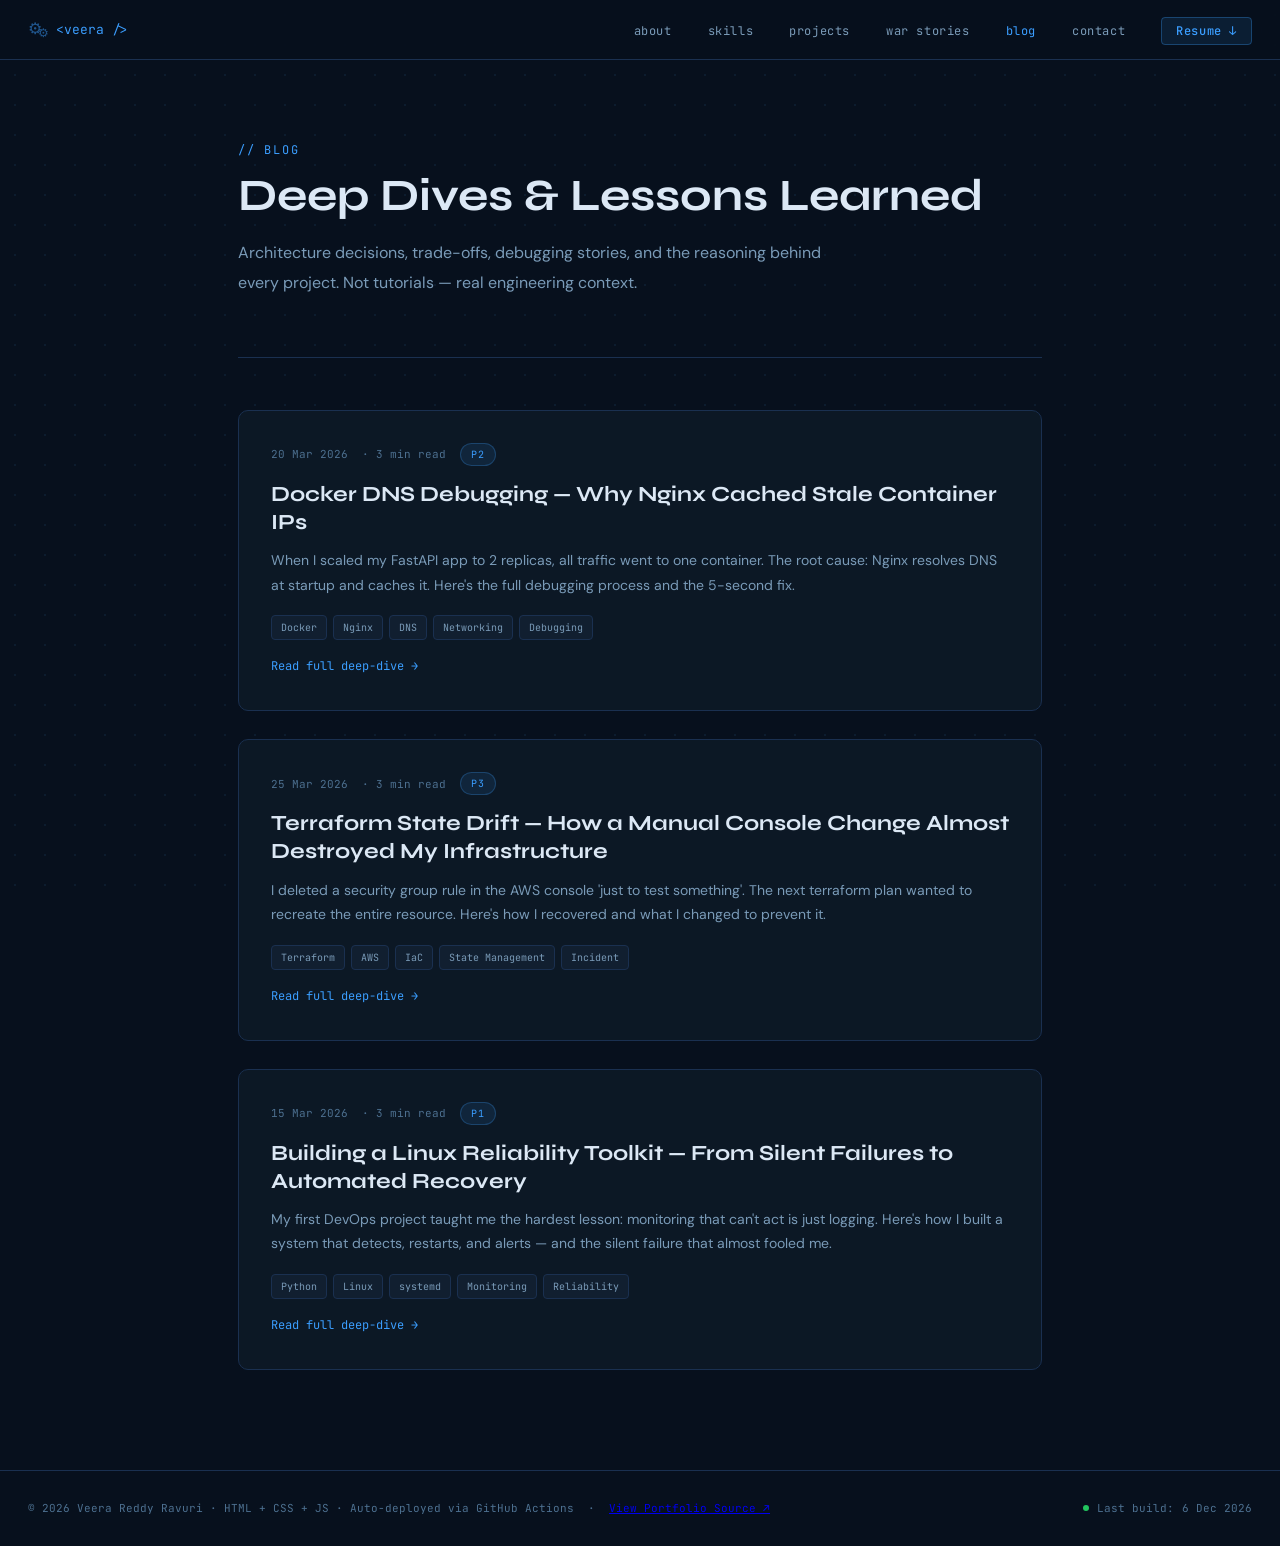
==== blog.html @ fa2fe241 "feat: resume page, fix build date injection, fix blog footer and resume link" ====
<!DOCTYPE html>
<html lang="en">

<head>
  <meta charset="UTF-8">
  <meta name="viewport" content="width=device-width, initial-scale=1.0">
  <meta name="description"
    content="Technical blog by Veera Reddy Ravuri — deep dives on DevOps architecture, trade-offs, debugging stories, and infrastructure design.">
  <meta name="keywords"
    content="DevOps Blog, Cloud Infrastructure, Docker, Terraform, AWS, Kubernetes, Technical Writing">
  <meta name="author" content="Veera Reddy Ravuri">
  <meta property="og:title" content="Blog — Veera Reddy Ravuri">
  <meta property="og:description"
    content="Technical deep dives on production infrastructure projects. Architecture decisions, trade-offs, and war stories.">
  <title>Blog — Veera Reddy Ravuri</title>

  <link rel="preconnect" href="https://fonts.googleapis.com">
  <link rel="preconnect" href="https://fonts.gstatic.com" crossorigin>
  <link
    href="https://fonts.googleapis.com/css2?family=Syne:wght@400;500;600;700;800&family=DM+Sans:opsz,wght@9..40,300;9..40,400;9..40,500&family=JetBrains+Mono:wght@400;500&display=swap"
    rel="stylesheet">

  <style>
    *,
    *::before,
    *::after {
      box-sizing: border-box;
      margin: 0;
      padding: 0;
    }

    :root {
      --bg: #07101d;
      --bg2: #0c1825;
      --bg3: #111f30;
      --bg4: #162538;
      --border: #1a3050;
      --border2: #254268;
      --text: #dce8f5;
      --muted: #4d7090;
      --muted2: #7a9bb8;
      --accent: #3b9eff;
      --green: #22c55e;
      --purple: #a78bfa;
      --orange: #f97316;
      --red: #ef4444;
      --fh: 'Syne', sans-serif;
      --fb: 'DM Sans', sans-serif;
      --fm: 'JetBrains Mono', monospace;
    }

    html {
      scroll-behavior: smooth;
    }

    body {
      background: var(--bg);
      color: var(--text);
      font-family: var(--fb);
      font-size: 16px;
      line-height: 1.7;
      overflow-x: hidden;
    }

    body::before {
      content: '';
      position: fixed;
      inset: 0;
      background-image: radial-gradient(circle, #1a3858 1px, transparent 1px);
      background-size: 30px 30px;
      opacity: 0.3;
      pointer-events: none;
      z-index: 0;
    }

    nav,
    main,
    footer {
      position: relative;
      z-index: 1;
    }

    .container {
      max-width: 860px;
      margin: 0 auto;
      padding: 0 28px;
    }

    /* ── NAV ──────────────────────────────────────────────────── */
    nav {
      position: fixed;
      top: 0;
      left: 0;
      right: 0;
      z-index: 200;
      padding: 16px 28px;
      display: flex;
      align-items: center;
      justify-content: space-between;
      background: rgba(7, 16, 29, 0.9);
      backdrop-filter: blur(14px);
      border-bottom: 1px solid var(--border);
    }

    .nav-logo {
      font-family: var(--fm);
      font-size: 13px;
      color: var(--accent);
      text-decoration: none;
      display: flex;
      align-items: center;
      gap: 6px;
    }

    .logo-gears {
      display: inline-flex;
      align-items: center;
      position: relative;
      width: 22px;
      height: 16px;
    }

    .logo-gear {
      font-size: 16px;
      line-height: 1;
      color: var(--accent);
      opacity: 0.5;
      transition: opacity 0.3s;
      position: absolute;
    }

    .logo-gear:first-child {
      left: 0;
      top: -1px;
    }

    .logo-gear.logo-gear-2 {
      font-size: 12px;
      left: 10px;
      top: 5px;
    }

    .nav-logo:hover .logo-gear {
      opacity: 1;
    }

    .nav-logo:hover .logo-gear:first-child {
      animation: gear-cw 1.2s linear infinite;
    }

    .nav-logo:hover .logo-gear-2 {
      animation: gear-ccw 0.9s linear infinite;
    }

    @keyframes gear-cw {
      to {
        transform: rotate(360deg);
      }
    }

    @keyframes gear-ccw {
      to {
        transform: rotate(-360deg);
      }
    }

    .nav-links {
      display: flex;
      gap: 36px;
      list-style: none;
    }

    .nav-links a {
      font-family: var(--fm);
      font-size: 12px;
      color: var(--muted2);
      text-decoration: none;
      letter-spacing: 0.05em;
      transition: color 0.2s;
    }

    .nav-links a:hover {
      color: var(--text);
    }

    .nav-links a.active {
      color: var(--accent);
    }

    /* Hamburger */
    .hamburger {
      display: none;
      background: none;
      border: none;
      cursor: pointer;
      padding: 4px;
    }

    .hamburger span {
      display: block;
      width: 22px;
      height: 2px;
      background: var(--muted2);
      margin: 5px 0;
      transition: all 0.3s;
      border-radius: 1px;
    }

    /* ── BLOG HEADER ─────────────────────────────────────────── */
    .blog-header {
      padding: 140px 0 60px;
      border-bottom: 1px solid var(--border);
    }

    .blog-header .section-label {
      font-family: var(--fm);
      font-size: 12px;
      color: var(--accent);
      letter-spacing: 0.15em;
      text-transform: uppercase;
      margin-bottom: 10px;
    }

    .blog-header h1 {
      font-family: var(--fh);
      font-size: clamp(2rem, 4vw, 2.8rem);
      font-weight: 700;
      line-height: 1.15;
      margin-bottom: 16px;
    }

    .blog-header p {
      color: var(--muted2);
      font-size: 16px;
      max-width: 600px;
      line-height: 1.85;
    }

    /* ── BLOG LIST ────────────────────────────────────────────── */
    .blog-list {
      padding: 52px 0 100px;
      display: flex;
      flex-direction: column;
      gap: 28px;
    }

    .blog-card {
      background: var(--bg2);
      border: 1px solid var(--border);
      border-radius: 10px;
      padding: 32px;
      transition: border-color 0.25s, transform 0.25s;
      cursor: pointer;
      text-decoration: none;
      display: block;
      color: inherit;
    }

    .blog-card:hover {
      border-color: var(--border2);
      transform: translateY(-3px);
    }

    .blog-card-meta {
      display: flex;
      align-items: center;
      gap: 14px;
      margin-bottom: 14px;
      flex-wrap: wrap;
    }

    .blog-card-date {
      font-family: var(--fm);
      font-size: 11px;
      color: var(--muted);
    }

    .blog-card-read {
      font-family: var(--fm);
      font-size: 11px;
      color: var(--muted);
    }

    .blog-card-project {
      font-family: var(--fm);
      font-size: 10px;
      padding: 2px 10px;
      border-radius: 20px;
      text-transform: uppercase;
      letter-spacing: 0.08em;
      background: rgba(59, 158, 255, 0.1);
      color: var(--accent);
      border: 1px solid rgba(59, 158, 255, 0.25);
    }

    .blog-card h2 {
      font-family: var(--fh);
      font-size: 1.35rem;
      font-weight: 700;
      line-height: 1.3;
      margin-bottom: 12px;
    }

    .blog-card p {
      color: var(--muted2);
      font-size: 14px;
      line-height: 1.75;
      margin-bottom: 18px;
    }

    .blog-card-tags {
      display: flex;
      gap: 6px;
      flex-wrap: wrap;
    }

    .blog-tag {
      font-family: var(--fm);
      font-size: 10px;
      color: var(--muted2);
      background: var(--bg3);
      border: 1px solid var(--border);
      border-radius: 4px;
      padding: 3px 9px;
    }

    .blog-card-link {
      font-family: var(--fm);
      font-size: 12px;
      color: var(--accent);
      display: inline-flex;
      align-items: center;
      gap: 6px;
      margin-top: 16px;
    }

    /* ── BLOG DETAIL ──────────────────────────────────────────── */
    .blog-detail {
      display: none;
      padding: 140px 0 100px;
    }

    .blog-detail.active {
      display: block;
    }

    .blog-back {
      font-family: var(--fm);
      font-size: 12px;
      color: var(--accent);
      text-decoration: none;
      display: inline-flex;
      align-items: center;
      gap: 6px;
      margin-bottom: 40px;
      opacity: 0.8;
      transition: opacity 0.2s;
    }

    .blog-back:hover {
      opacity: 1;
    }

    .blog-detail-header {
      margin-bottom: 40px;
      padding-bottom: 28px;
      border-bottom: 1px solid var(--border);
    }

    .blog-detail-header h1 {
      font-family: var(--fh);
      font-size: clamp(1.6rem, 3.5vw, 2.4rem);
      font-weight: 700;
      line-height: 1.2;
      margin-bottom: 16px;
    }

    .blog-detail-meta {
      display: flex;
      align-items: center;
      gap: 14px;
      flex-wrap: wrap;
    }

    .blog-content h2 {
      font-family: var(--fh);
      font-size: 1.4rem;
      font-weight: 600;
      margin-top: 42px;
      margin-bottom: 16px;
      color: var(--text);
    }

    .blog-content p {
      color: var(--muted2);
      font-size: 16px;
      line-height: 1.85;
      margin-bottom: 18px;
    }

    .blog-content strong {
      color: var(--text);
      font-weight: 500;
    }

    .blog-content code {
      font-family: var(--fm);
      font-size: 13px;
      background: var(--bg3);
      border: 1px solid var(--border);
      border-radius: 4px;
      padding: 2px 6px;
    }

    .blog-content pre {
      background: var(--bg3);
      border: 1px solid var(--border);
      border-radius: 8px;
      padding: 20px;
      overflow-x: auto;
      margin-bottom: 22px;
    }

    .blog-content pre code {
      background: none;
      border: none;
      padding: 0;
      font-size: 13px;
      color: var(--muted2);
      line-height: 1.8;
    }

    .blog-content ul,
    .blog-content ol {
      padding-left: 24px;
      margin-bottom: 18px;
    }

    .blog-content li {
      color: var(--muted2);
      font-size: 15px;
      line-height: 1.75;
      margin-bottom: 8px;
    }

    .blog-content li strong {
      color: var(--text);
    }

    .blog-content em {
      color: var(--accent);
      font-style: italic;
    }

    /* ── FOOTER ───────────────────────────────────────────────── */
    footer {
      padding: 28px;
      border-top: 1px solid var(--border);
      display: flex;
      align-items: center;
      justify-content: space-between;
      flex-wrap: wrap;
      gap: 12px;
    }

    .footer-left {
      font-family: var(--fm);
      font-size: 11px;
      color: var(--muted);
    }

    .footer-right {
      font-family: var(--fm);
      font-size: 11px;
      color: var(--muted);
      display: flex;
      align-items: center;
      gap: 8px;
    }

    .deploy-dot {
      width: 6px;
      height: 6px;
      border-radius: 50%;
      background: var(--green);
      animation: blink 2.5s ease-in-out infinite;
    }

    @keyframes blink {

      0%,
      100% {
        opacity: 1
      }

      50% {
        opacity: 0.25
      }
    }

    @media (max-width: 820px) {
      .nav-links {
        display: none;
      }

      .hamburger {
        display: block;
      }

      .nav-links.open {
        display: flex;
        flex-direction: column;
        position: absolute;
        top: 100%;
        left: 0;
        right: 0;
        background: rgba(7, 16, 29, 0.97);
        backdrop-filter: blur(14px);
        padding: 20px 28px;
        gap: 18px;
        border-bottom: 1px solid var(--border);
      }
    }

    .nav-resume-btn {
      background: rgba(59, 158, 255, 0.1) !important;
      color: var(--accent) !important;
      border: 1px solid rgba(59, 158, 255, 0.3);
      border-radius: 4px;
      padding: 5px 14px !important;
      font-weight: 500 !important;
      transition: all 0.2s !important;
    }

    .nav-resume-btn:hover {
      background: rgba(59, 158, 255, 0.18) !important;
    }
  </style>
</head>

<body>

  <!-- ── NAV ───────────────────────────────────────────────────── -->
  <nav>
    <a href="index.html" class="nav-logo"><span class="logo-gears"><span class="logo-gear">⚙</span><span
          class="logo-gear logo-gear-2">⚙</span></span>&lt;veera /&gt;</a>
    <button class="hamburger" id="hamburger" aria-label="Menu">
      <span></span><span></span><span></span>
    </button>
    <ul class="nav-links" id="nav-links">
      <li><a href="index.html#about">about</a></li>
      <li><a href="index.html#skills">skills</a></li>
      <li><a href="index.html#projects">projects</a></li>
      <li><a href="index.html#incidents">war stories</a></li>
      <li><a href="blog.html" class="active">blog</a></li>
      <li><a href="index.html#contact">contact</a></li>
      <li><a href="resume.html" class="nav-resume-btn">Resume ↓</a></li>
    </ul>
  </nav>

  <main class="container">

    <!-- ── BLOG LIST VIEW ──────────────────────────────────────── -->
    <div id="blog-list-view">
      <div class="blog-header">
        <div class="section-label">// blog</div>
        <h1>Deep Dives & Lessons Learned</h1>
        <p>
          Architecture decisions, trade-offs, debugging stories, and the reasoning
          behind every project. Not tutorials — real engineering context.
        </p>
      </div>
      <div class="blog-list" id="blog-list"></div>
    </div>

    <!-- ── BLOG DETAIL VIEW ────────────────────────────────────── -->
    <div class="blog-detail" id="blog-detail-view">
      <a href="#" class="blog-back" id="blog-back">← Back to all posts</a>
      <div class="blog-detail-header">
        <h1 id="blog-detail-title"></h1>
        <div class="blog-detail-meta">
          <span class="blog-card-date" id="blog-detail-date"></span>
          <span class="blog-card-read" id="blog-detail-read"></span>
          <span class="blog-card-project" id="blog-detail-project"></span>
        </div>
      </div>
      <div class="blog-content" id="blog-detail-content"></div>
      <div class="blog-card-tags" id="blog-detail-tags"
        style="margin-top: 40px; padding-top: 28px; border-top: 1px solid var(--border);"></div>
    </div>

  </main>

  <!-- ── FOOTER ────────────────────────────────────────────────── -->
  <footer>
    <div class="footer-left">
      © 2026 Veera Reddy Ravuri · HTML + CSS + JS · Auto-deployed via GitHub Actions
      &nbsp;·&nbsp; <a href="https://github.com/VeeraReddyRavuri/VeeraReddyRavuri.github.io" class="footer-arch-link"
        target="_blank" rel="noopener">View Portfolio Source ↗</a>
    </div>
    <div class="footer-right">
      <div class="deploy-dot"></div>
      Last build: <span id="build-date"></span>
    </div>
  </footer>

  <script>
    /* ── Hamburger ───────────────────────────────────────────────── */
    document.getElementById('hamburger').addEventListener('click', () => {
      document.getElementById('nav-links').classList.toggle('open');
    });
    // Close mobile menu on link click
    document.querySelectorAll('.nav-links a').forEach(link => {
      link.addEventListener('click', () => {
        document.getElementById('nav-links').classList.remove('open');
      });
    });
    // Close on Escape
    document.addEventListener('keydown', e => {
      if (e.key === 'Escape') document.getElementById('nav-links').classList.remove('open');
    });

    /* ── Build date ──────────────────────────────────────────────── */
    const blogBuildDate = '{{BUILD_DATE}}';
    document.getElementById('build-date').textContent = blogBuildDate.startsWith('{{')
      ? new Date().toLocaleDateString('en-IN', { day: 'numeric', month: 'short', year: 'numeric' })
      : blogBuildDate;

    /* ── Blog rendering ──────────────────────────────────────────── */
    let blogPosts = [];

    async function initBlog() {
      try {
        const res = await fetch('data/blog.json');
        if (!res.ok) throw new Error();
        blogPosts = await res.json();
      } catch {
        document.getElementById('blog-list').innerHTML =
          `<p style="font-family:var(--fm);font-size:13px;color:var(--muted2);">
         Could not load blog posts. Run a local server:<br>
         <strong style="color:var(--accent)">python3 -m http.server</strong>
       </p>`;
        return;
      }

      renderBlogList();

      // Check hash for direct post link
      const hash = window.location.hash.replace('#', '');
      if (hash) {
        const post = blogPosts.find(p => p.slug === hash);
        if (post) showPost(post);
      }
    }

    function renderBlogList() {
      const list = document.getElementById('blog-list');
      list.innerHTML = '';

      blogPosts.forEach(post => {
        const card = document.createElement('a');
        card.className = 'blog-card';
        card.href = `#${post.slug}`;
        card.onclick = (e) => { e.preventDefault(); showPost(post); };

        const dateStr = new Date(post.date).toLocaleDateString('en-IN', { day: 'numeric', month: 'short', year: 'numeric' });
        const tags = post.tags.map(t => `<span class="blog-tag">${t}</span>`).join('');
        const readTime = post.readTime || Math.max(3, Math.ceil((post.content || '').split(/\s+/).length / 200)) + ' min';
        const project = post.relatedProject || (post.slug.includes('docker') ? 'P2' : post.slug.includes('terraform') ? 'P3' : post.slug.includes('linux') ? 'P1' : '');

        card.innerHTML = `
      <div class="blog-card-meta">
        <span class="blog-card-date">${dateStr}</span>
        <span class="blog-card-read">· ${readTime} read</span>
        ${project ? `<span class="blog-card-project">${project.toUpperCase()}</span>` : ''}
      </div>
      <h2>${post.title}</h2>
      <p>${post.excerpt}</p>
      <div class="blog-card-tags">${tags}</div>
      <span class="blog-card-link">Read full deep-dive →</span>`;

        list.appendChild(card);
      });
    }

    function showPost(post) {
      document.getElementById('blog-list-view').style.display = 'none';
      const detail = document.getElementById('blog-detail-view');
      detail.classList.add('active');

      const dateStr = new Date(post.date).toLocaleDateString('en-IN', { day: 'numeric', month: 'short', year: 'numeric' });
      const readTime = post.readTime || Math.max(3, Math.ceil((post.content || '').split(/\s+/).length / 200)) + ' min';
      const project = post.relatedProject || (post.slug.includes('docker') ? 'P2' : post.slug.includes('terraform') ? 'P3' : post.slug.includes('linux') ? 'P1' : '');
      document.getElementById('blog-detail-title').textContent = post.title;
      document.getElementById('blog-detail-date').textContent = dateStr;
      document.getElementById('blog-detail-read').textContent = `· ${readTime} read`;
      document.getElementById('blog-detail-project').textContent = project ? project.toUpperCase() : '';

      // Simple markdown-to-HTML conversion
      let html = post.content || '';
      // Headers
      html = html.replace(/^### (.+)$/gm, '<h3>$1</h3>');
      html = html.replace(/^## (.+)$/gm, '<h2>$1</h2>');
      html = html.replace(/^# (.+)$/gm, '<h1>$1</h1>');
      // Code blocks
      html = html.replace(/```(\w*)\n([\s\S]*?)```/g, (_, lang, code) => {
        return `<pre><code class="lang-${lang}">${code.replace(/</g, '&lt;').replace(/>/g, '&gt;')}</code></pre>`;
      });
      // Bold & italic
      html = html.replace(/\*\*(.+?)\*\*/g, '<strong>$1</strong>');
      html = html.replace(/\*(.+?)\*/g, '<em>$1</em>');
      // Inline code
      html = html.replace(/`([^`]+)`/g, '<code>$1</code>');
      // Tables
      html = html.replace(/^\|(.+)\|$/gm, (match) => {
        const cells = match.split('|').filter(c => c.trim());
        if (cells.every(c => /^[\s-:]+$/.test(c))) return ''; // separator row
        const tag = match.includes('---') ? 'th' : 'td';
        return '<tr>' + cells.map(c => `<${tag}>${c.trim()}</${tag}>`).join('') + '</tr>';
      });
      // Horizontal rules
      html = html.replace(/^---$/gm, '<hr>');
      // Line breaks → paragraphs
      html = html.replace(/\n\n/g, '</p><p>');
      html = '<p>' + html + '</p>';
      html = html.replace(/<p><(h[1-3]|pre|hr|tr|table)/g, '<$1');
      html = html.replace(/<\/(h[1-3]|pre|hr|tr|table)><\/p>/g, '</$1>');

      document.getElementById('blog-detail-content').innerHTML = html;
      document.getElementById('blog-detail-tags').innerHTML = post.tags.map(t => `<span class="blog-tag">${t}</span>`).join('');

      // LinkedIn cross-post button
      if (post.linkedInPost) {
        document.getElementById('blog-detail-tags').innerHTML += `<a href="${post.linkedInPost}" target="_blank" rel="noopener" style="font-family:var(--fm);font-size:11px;color:var(--accent);text-decoration:none;margin-left:12px;">Also on LinkedIn →</a>`;
      }

      window.location.hash = post.slug;
      window.scrollTo(0, 0);
    }

    document.getElementById('blog-back').addEventListener('click', (e) => {
      e.preventDefault();
      document.getElementById('blog-detail-view').classList.remove('active');
      document.getElementById('blog-list-view').style.display = 'block';
      history.replaceState(null, '', 'blog.html');
      window.scrollTo(0, 0);
    });

    // Handle browser back
    window.addEventListener('hashchange', () => {
      const hash = window.location.hash.replace('#', '');
      if (!hash) {
        document.getElementById('blog-detail-view').classList.remove('active');
        document.getElementById('blog-list-view').style.display = 'block';
      } else {
        const post = blogPosts.find(p => p.slug === hash);
        if (post) showPost(post);
      }
    });

    initBlog();
  </script>
</body>

</html>
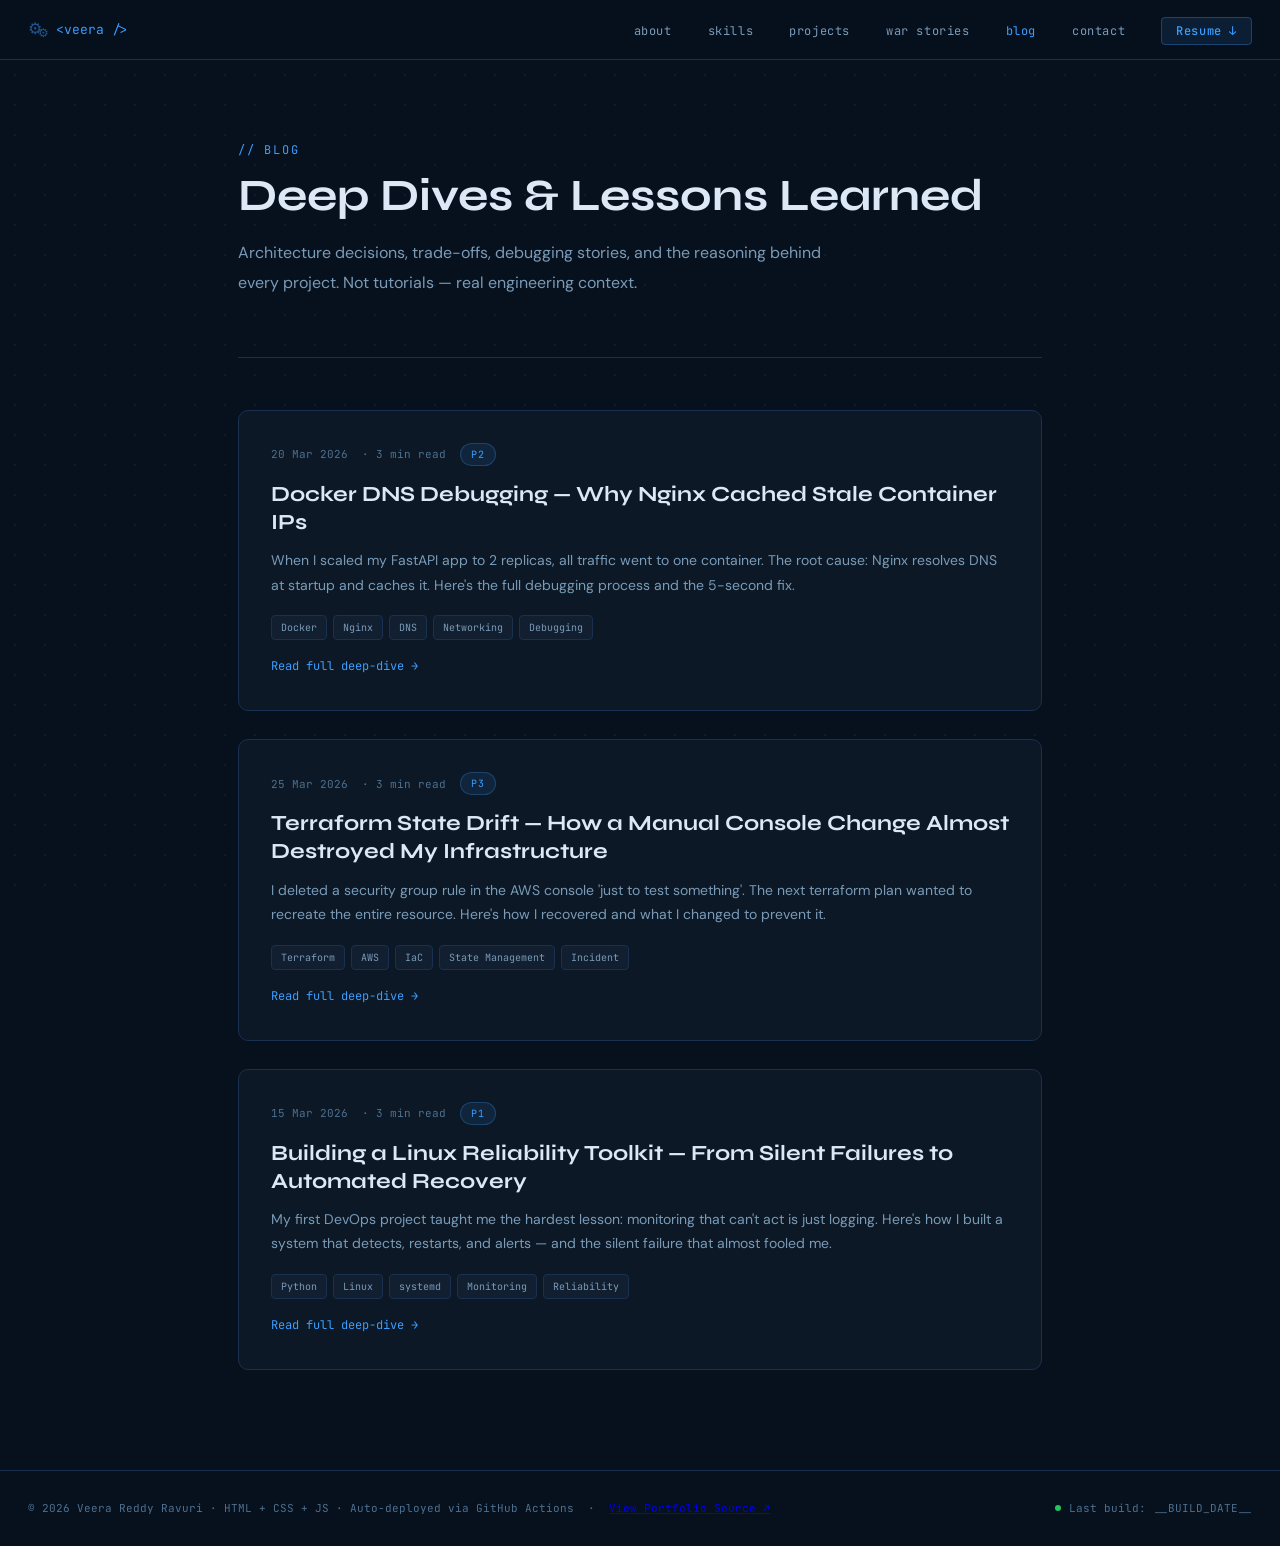
==== commit d94b354e: "fix: build date issue" ====
--- a/blog.html
+++ b/blog.html
@@ -600,7 +600,7 @@
     </div>
     <div class="footer-right">
       <div class="deploy-dot"></div>
-      Last build: <span id="build-date"></span>
+      Last build: <span id="build-date">__BUILD_DATE__</span>
     </div>
   </footer>
 
@@ -621,7 +621,7 @@
     });
 
     /* ── Build date ──────────────────────────────────────────────── */
-    const blogBuildDate = '{{BUILD_DATE}}';
+    const blogBuildDate = '__BUILD_DATE__';
     document.getElementById('build-date').textContent = blogBuildDate.startsWith('{{')
       ? new Date().toLocaleDateString('en-IN', { day: 'numeric', month: 'short', year: 'numeric' })
       : blogBuildDate;
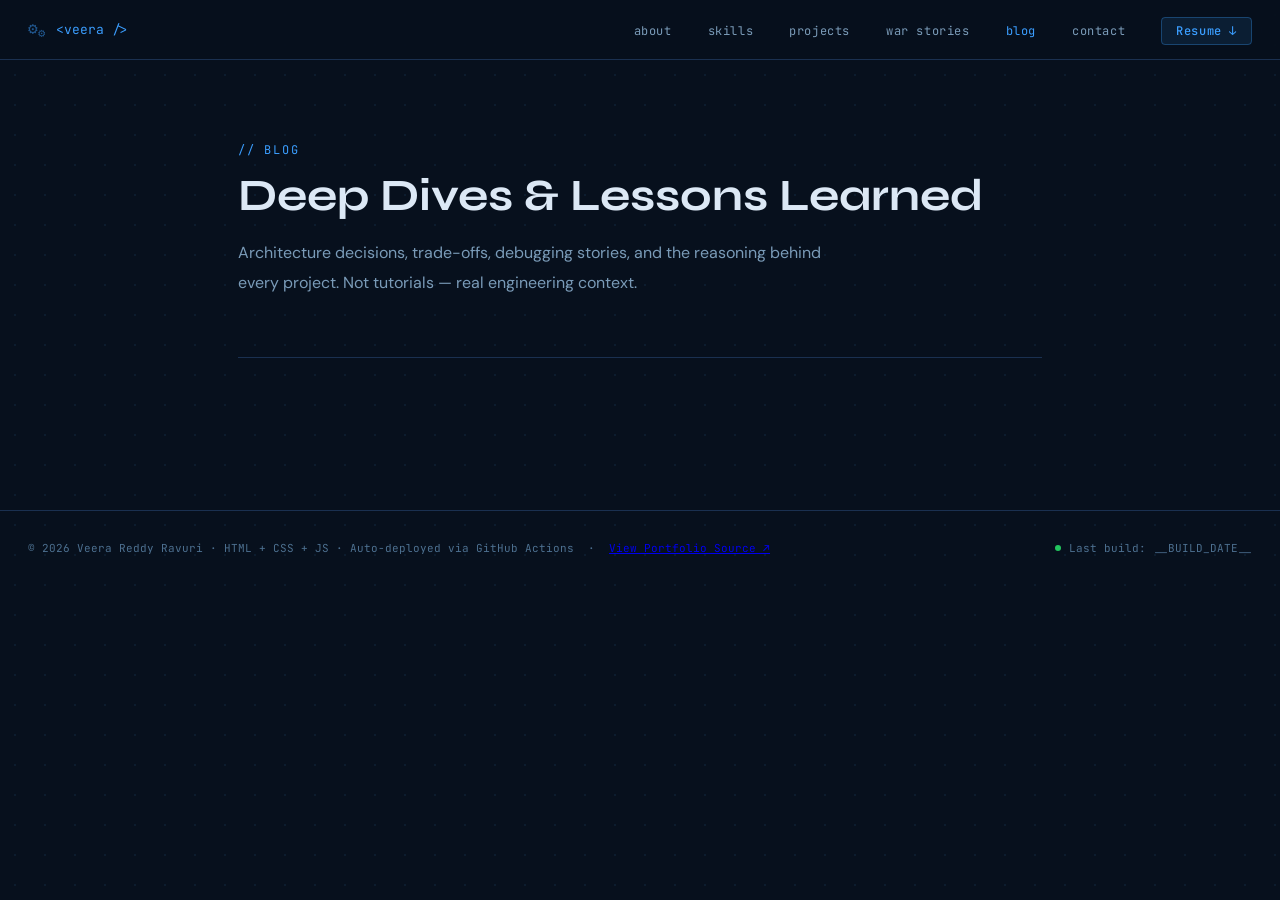
==== commit 4fd2192b: "fix: build date" ====
--- a/blog.html
+++ b/blog.html
@@ -622,9 +622,9 @@
 
     /* ── Build date ──────────────────────────────────────────────── */
     const blogBuildDate = '__BUILD_DATE__';
-    document.getElementById('build-date').textContent = blogBuildDate.startsWith('{{')
+    document.getElementById('build-date').textContent = buildDate.startsWith('__')
       ? new Date().toLocaleDateString('en-IN', { day: 'numeric', month: 'short', year: 'numeric' })
-      : blogBuildDate;
+      : buildDate;
 
     /* ── Blog rendering ──────────────────────────────────────────── */
     let blogPosts = [];
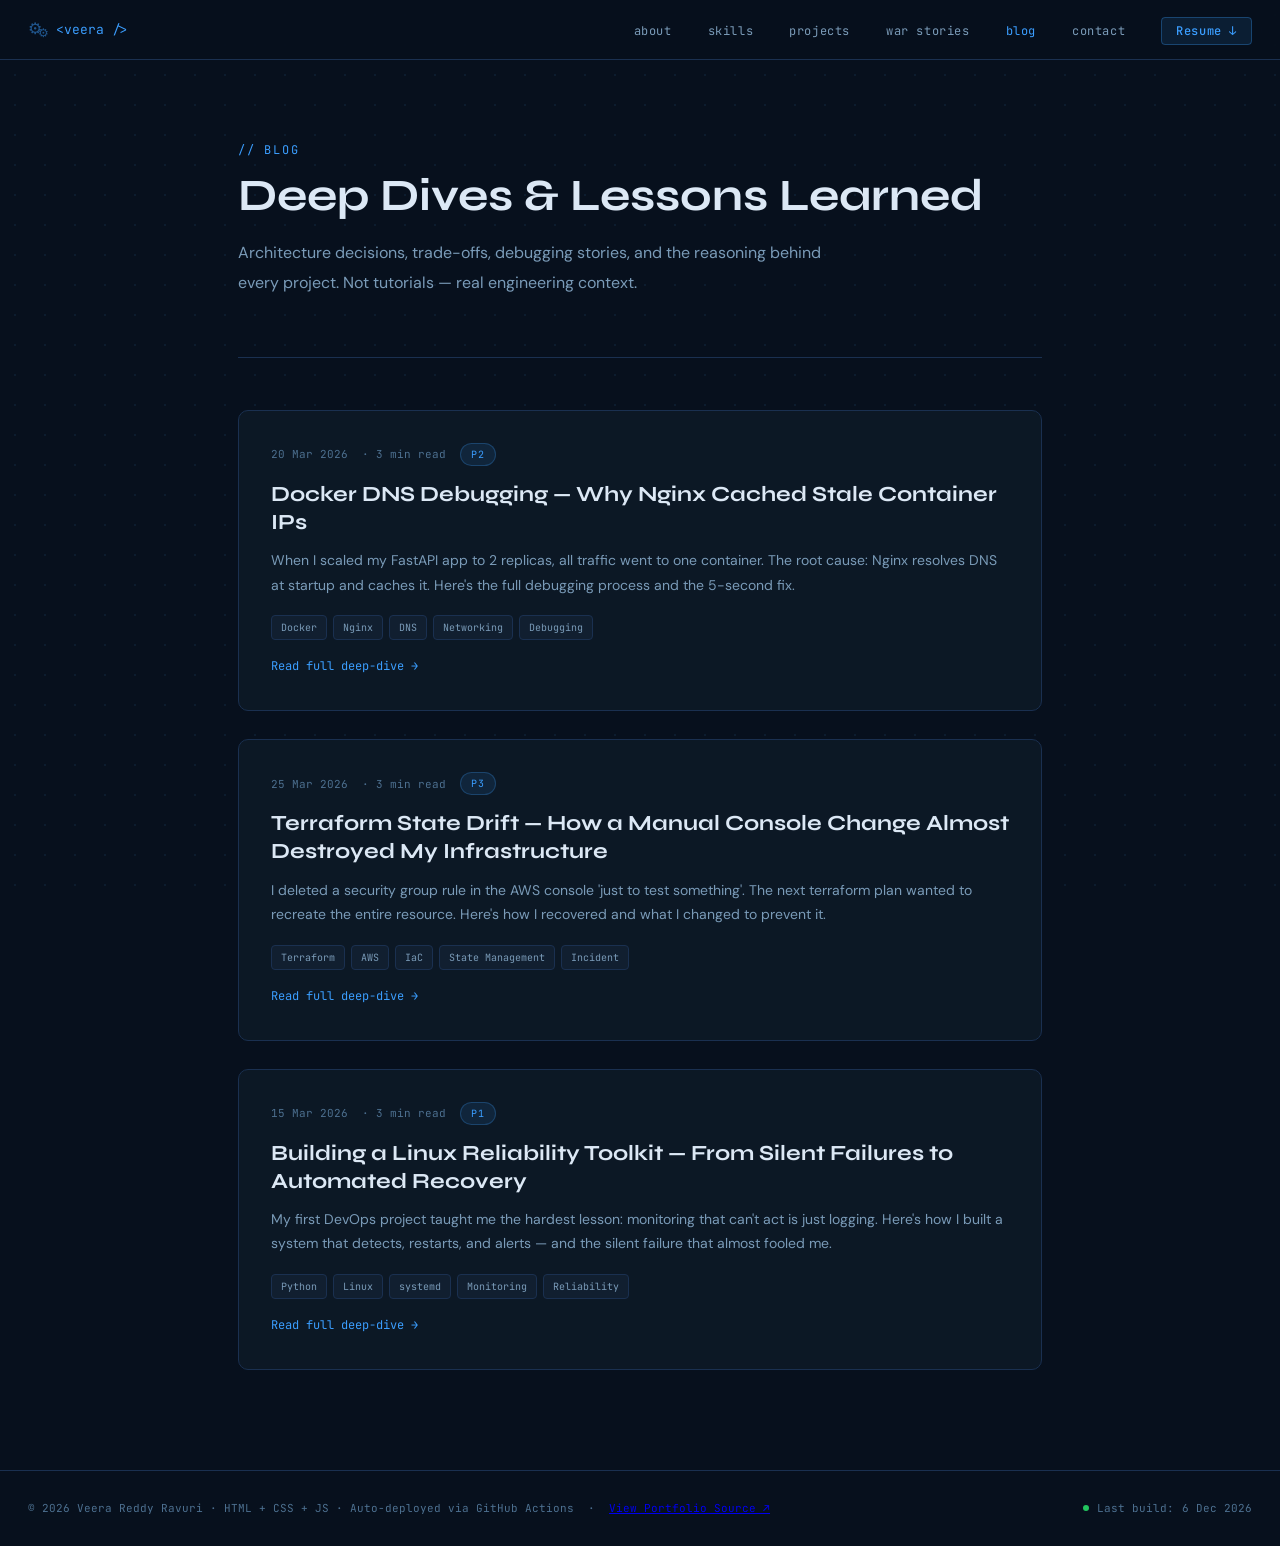
==== commit e9d797ba: "fix: typo in blog.html" ====
--- a/blog.html
+++ b/blog.html
@@ -622,7 +622,7 @@
 
     /* ── Build date ──────────────────────────────────────────────── */
     const blogBuildDate = '__BUILD_DATE__';
-    document.getElementById('build-date').textContent = buildDate.startsWith('__')
+    document.getElementById('build-date').textContent = blogBuildDate.startsWith('__')
       ? new Date().toLocaleDateString('en-IN', { day: 'numeric', month: 'short', year: 'numeric' })
       : buildDate;
 
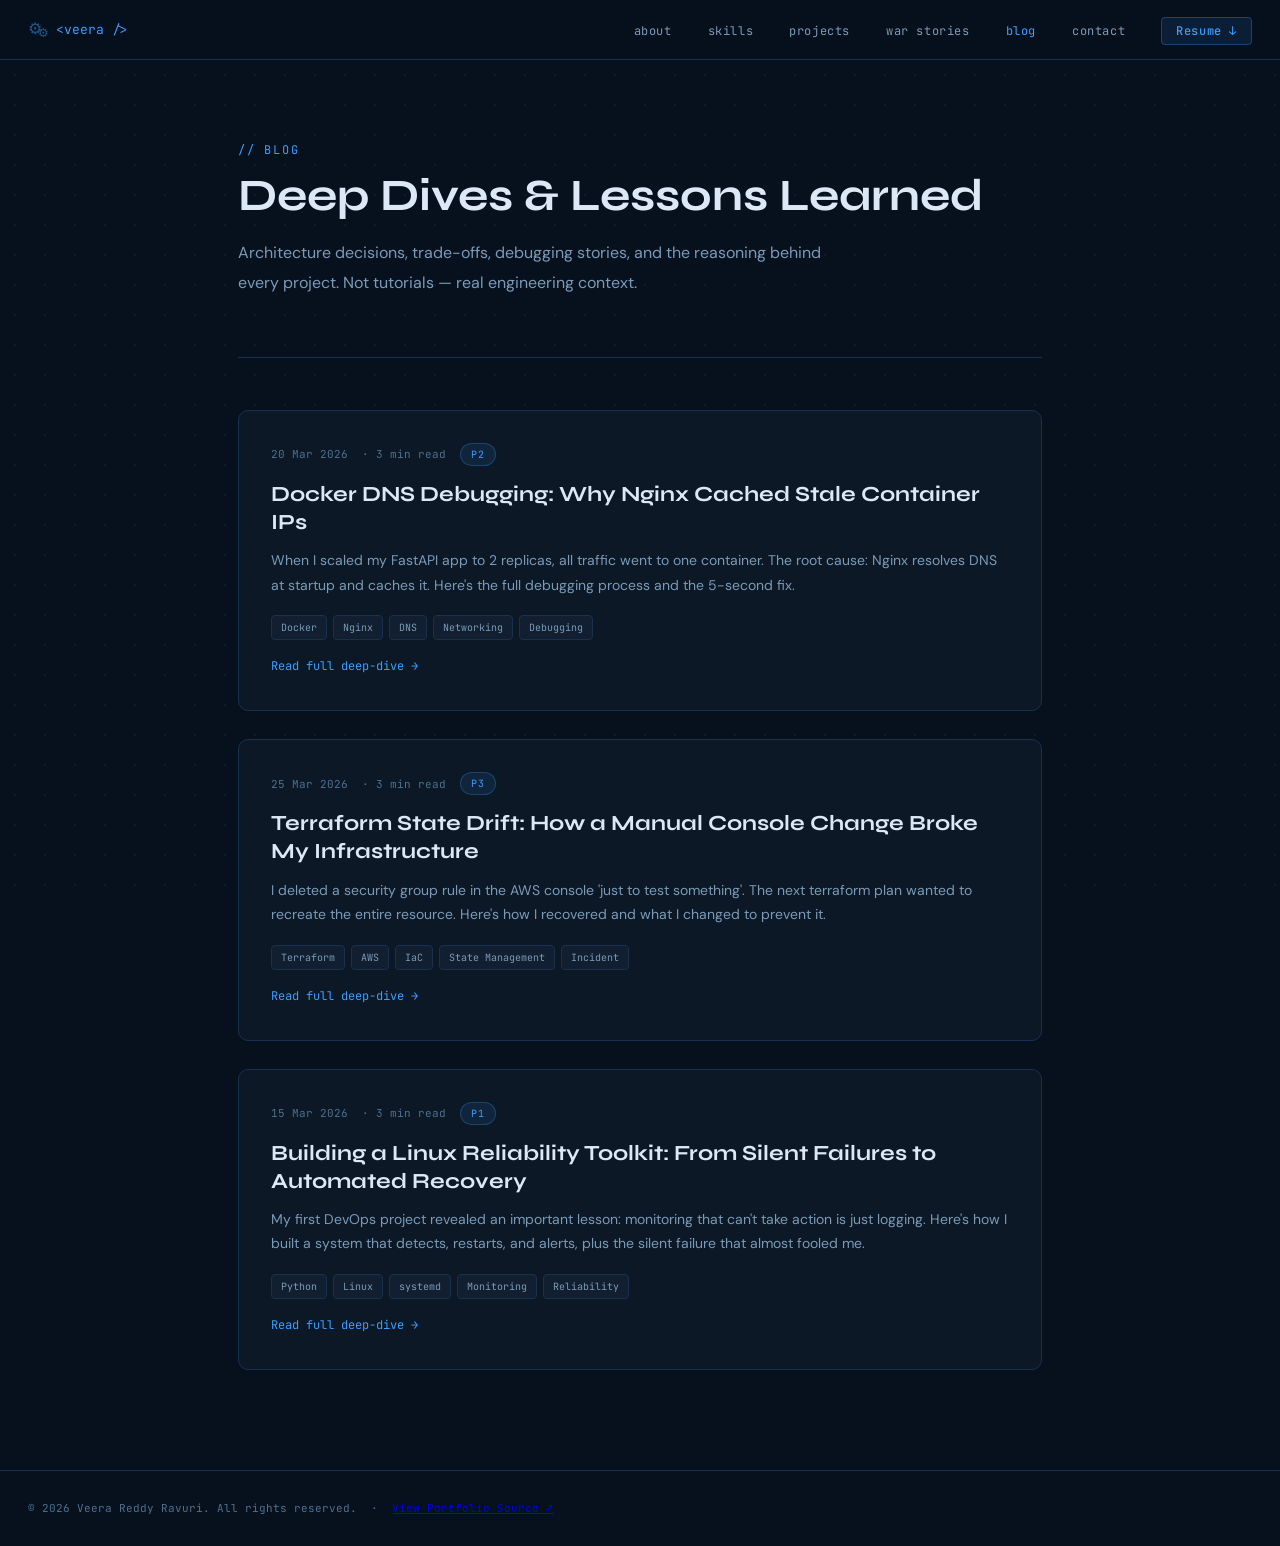
==== commit 5947f90d: "fix: typos" ====
--- a/blog.html
+++ b/blog.html
@@ -469,34 +469,7 @@
       color: var(--muted);
     }
 
-    .footer-right {
-      font-family: var(--fm);
-      font-size: 11px;
-      color: var(--muted);
-      display: flex;
-      align-items: center;
-      gap: 8px;
-    }
-
-    .deploy-dot {
-      width: 6px;
-      height: 6px;
-      border-radius: 50%;
-      background: var(--green);
-      animation: blink 2.5s ease-in-out infinite;
-    }
-
-    @keyframes blink {
-
-      0%,
-      100% {
-        opacity: 1
-      }
-
-      50% {
-        opacity: 0.25
-      }
-    }
+
 
     @media (max-width: 820px) {
       .nav-links {
@@ -594,13 +567,9 @@
   <!-- ── FOOTER ────────────────────────────────────────────────── -->
   <footer>
     <div class="footer-left">
-      © 2026 Veera Reddy Ravuri · HTML + CSS + JS · Auto-deployed via GitHub Actions
+      © 2026 Veera Reddy Ravuri. All rights reserved.
       &nbsp;·&nbsp; <a href="https://github.com/VeeraReddyRavuri/VeeraReddyRavuri.github.io" class="footer-arch-link"
         target="_blank" rel="noopener">View Portfolio Source ↗</a>
-    </div>
-    <div class="footer-right">
-      <div class="deploy-dot"></div>
-      Last build: <span id="build-date">__BUILD_DATE__</span>
     </div>
   </footer>
 
@@ -620,11 +589,7 @@
       if (e.key === 'Escape') document.getElementById('nav-links').classList.remove('open');
     });
 
-    /* ── Build date ──────────────────────────────────────────────── */
-    const blogBuildDate = '__BUILD_DATE__';
-    document.getElementById('build-date').textContent = blogBuildDate.startsWith('__')
-      ? new Date().toLocaleDateString('en-IN', { day: 'numeric', month: 'short', year: 'numeric' })
-      : buildDate;
+
 
     /* ── Blog rendering ──────────────────────────────────────────── */
     let blogPosts = [];
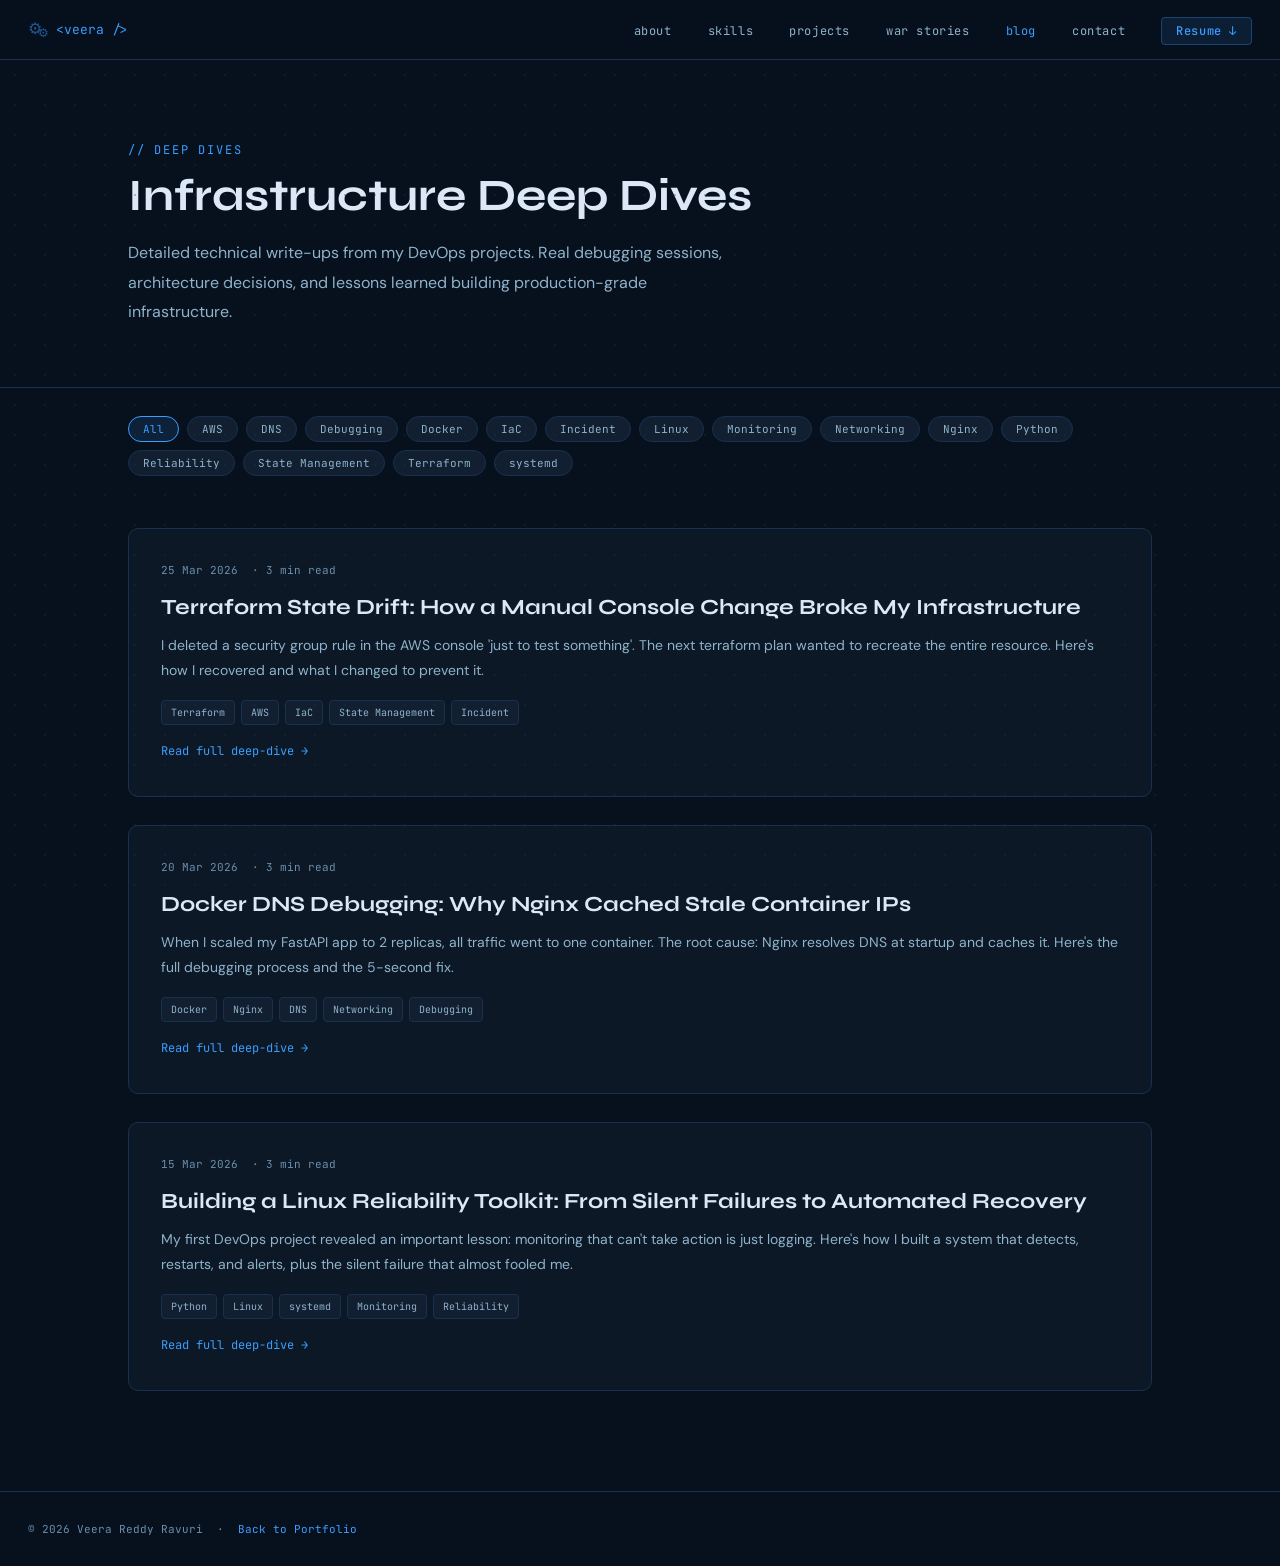
==== commit 905781b9: "feat: add animations" ====
--- a/blog.html
+++ b/blog.html
@@ -5,510 +5,27 @@
   <meta charset="UTF-8">
   <meta name="viewport" content="width=device-width, initial-scale=1.0">
   <meta name="description"
-    content="Technical blog by Veera Reddy Ravuri — deep dives on DevOps architecture, trade-offs, debugging stories, and infrastructure design.">
-  <meta name="keywords"
-    content="DevOps Blog, Cloud Infrastructure, Docker, Terraform, AWS, Kubernetes, Technical Writing">
+    content="DevOps deep-dive articles by Veera Reddy Ravuri — Docker debugging, Terraform state management, Linux reliability, and infrastructure war stories.">
   <meta name="author" content="Veera Reddy Ravuri">
   <meta property="og:title" content="Blog — Veera Reddy Ravuri">
-  <meta property="og:description"
-    content="Technical deep dives on production infrastructure projects. Architecture decisions, trade-offs, and war stories.">
-  <title>Blog — Veera Reddy Ravuri</title>
+  <meta property="og:description" content="Deep-dive articles on Docker, Terraform, AWS, and infrastructure reliability.">
+  <meta property="og:url" content="https://veerareddyravuri.github.io/blog.html">
+  <title>Blog — Veera Reddy Ravuri | DevOps Deep Dives</title>
 
   <link rel="preconnect" href="https://fonts.googleapis.com">
   <link rel="preconnect" href="https://fonts.gstatic.com" crossorigin>
-  <link
-    href="https://fonts.googleapis.com/css2?family=Syne:wght@400;500;600;700;800&family=DM+Sans:opsz,wght@9..40,300;9..40,400;9..40,500&family=JetBrains+Mono:wght@400;500&display=swap"
-    rel="stylesheet">
+  <link rel="preload" as="style" href="https://fonts.googleapis.com/css2?family=Syne:wght@600;700;800&family=DM+Sans:opsz,wght@9..40,400;9..40,500&family=JetBrains+Mono:wght@400;500&display=swap&subset=latin">
+  <link rel="stylesheet" href="https://fonts.googleapis.com/css2?family=Syne:wght@600;700;800&family=DM+Sans:opsz,wght@9..40,400;9..40,500&family=JetBrains+Mono:wght@400;500&display=swap&subset=latin">
 
-  <style>
-    *,
-    *::before,
-    *::after {
-      box-sizing: border-box;
-      margin: 0;
-      padding: 0;
-    }
+  <link rel="stylesheet" href="css/tokens.css">
+  <link rel="stylesheet" href="css/layout.css">
+  <link rel="stylesheet" href="css/components.css">
+  <link rel="stylesheet" href="css/blog.css">
+  <link rel="stylesheet" href="css/animations.css">
 
-    :root {
-      --bg: #07101d;
-      --bg2: #0c1825;
-      --bg3: #111f30;
-      --bg4: #162538;
-      --border: #1a3050;
-      --border2: #254268;
-      --text: #dce8f5;
-      --muted: #4d7090;
-      --muted2: #7a9bb8;
-      --accent: #3b9eff;
-      --green: #22c55e;
-      --purple: #a78bfa;
-      --orange: #f97316;
-      --red: #ef4444;
-      --fh: 'Syne', sans-serif;
-      --fb: 'DM Sans', sans-serif;
-      --fm: 'JetBrains Mono', monospace;
-    }
-
-    html {
-      scroll-behavior: smooth;
-    }
-
-    body {
-      background: var(--bg);
-      color: var(--text);
-      font-family: var(--fb);
-      font-size: 16px;
-      line-height: 1.7;
-      overflow-x: hidden;
-    }
-
-    body::before {
-      content: '';
-      position: fixed;
-      inset: 0;
-      background-image: radial-gradient(circle, #1a3858 1px, transparent 1px);
-      background-size: 30px 30px;
-      opacity: 0.3;
-      pointer-events: none;
-      z-index: 0;
-    }
-
-    nav,
-    main,
-    footer {
-      position: relative;
-      z-index: 1;
-    }
-
-    .container {
-      max-width: 860px;
-      margin: 0 auto;
-      padding: 0 28px;
-    }
-
-    /* ── NAV ──────────────────────────────────────────────────── */
-    nav {
-      position: fixed;
-      top: 0;
-      left: 0;
-      right: 0;
-      z-index: 200;
-      padding: 16px 28px;
-      display: flex;
-      align-items: center;
-      justify-content: space-between;
-      background: rgba(7, 16, 29, 0.9);
-      backdrop-filter: blur(14px);
-      border-bottom: 1px solid var(--border);
-    }
-
-    .nav-logo {
-      font-family: var(--fm);
-      font-size: 13px;
-      color: var(--accent);
-      text-decoration: none;
-      display: flex;
-      align-items: center;
-      gap: 6px;
-    }
-
-    .logo-gears {
-      display: inline-flex;
-      align-items: center;
-      position: relative;
-      width: 22px;
-      height: 16px;
-    }
-
-    .logo-gear {
-      font-size: 16px;
-      line-height: 1;
-      color: var(--accent);
-      opacity: 0.5;
-      transition: opacity 0.3s;
-      position: absolute;
-    }
-
-    .logo-gear:first-child {
-      left: 0;
-      top: -1px;
-    }
-
-    .logo-gear.logo-gear-2 {
-      font-size: 12px;
-      left: 10px;
-      top: 5px;
-    }
-
-    .nav-logo:hover .logo-gear {
-      opacity: 1;
-    }
-
-    .nav-logo:hover .logo-gear:first-child {
-      animation: gear-cw 1.2s linear infinite;
-    }
-
-    .nav-logo:hover .logo-gear-2 {
-      animation: gear-ccw 0.9s linear infinite;
-    }
-
-    @keyframes gear-cw {
-      to {
-        transform: rotate(360deg);
-      }
-    }
-
-    @keyframes gear-ccw {
-      to {
-        transform: rotate(-360deg);
-      }
-    }
-
-    .nav-links {
-      display: flex;
-      gap: 36px;
-      list-style: none;
-    }
-
-    .nav-links a {
-      font-family: var(--fm);
-      font-size: 12px;
-      color: var(--muted2);
-      text-decoration: none;
-      letter-spacing: 0.05em;
-      transition: color 0.2s;
-    }
-
-    .nav-links a:hover {
-      color: var(--text);
-    }
-
-    .nav-links a.active {
-      color: var(--accent);
-    }
-
-    /* Hamburger */
-    .hamburger {
-      display: none;
-      background: none;
-      border: none;
-      cursor: pointer;
-      padding: 4px;
-    }
-
-    .hamburger span {
-      display: block;
-      width: 22px;
-      height: 2px;
-      background: var(--muted2);
-      margin: 5px 0;
-      transition: all 0.3s;
-      border-radius: 1px;
-    }
-
-    /* ── BLOG HEADER ─────────────────────────────────────────── */
-    .blog-header {
-      padding: 140px 0 60px;
-      border-bottom: 1px solid var(--border);
-    }
-
-    .blog-header .section-label {
-      font-family: var(--fm);
-      font-size: 12px;
-      color: var(--accent);
-      letter-spacing: 0.15em;
-      text-transform: uppercase;
-      margin-bottom: 10px;
-    }
-
-    .blog-header h1 {
-      font-family: var(--fh);
-      font-size: clamp(2rem, 4vw, 2.8rem);
-      font-weight: 700;
-      line-height: 1.15;
-      margin-bottom: 16px;
-    }
-
-    .blog-header p {
-      color: var(--muted2);
-      font-size: 16px;
-      max-width: 600px;
-      line-height: 1.85;
-    }
-
-    /* ── BLOG LIST ────────────────────────────────────────────── */
-    .blog-list {
-      padding: 52px 0 100px;
-      display: flex;
-      flex-direction: column;
-      gap: 28px;
-    }
-
-    .blog-card {
-      background: var(--bg2);
-      border: 1px solid var(--border);
-      border-radius: 10px;
-      padding: 32px;
-      transition: border-color 0.25s, transform 0.25s;
-      cursor: pointer;
-      text-decoration: none;
-      display: block;
-      color: inherit;
-    }
-
-    .blog-card:hover {
-      border-color: var(--border2);
-      transform: translateY(-3px);
-    }
-
-    .blog-card-meta {
-      display: flex;
-      align-items: center;
-      gap: 14px;
-      margin-bottom: 14px;
-      flex-wrap: wrap;
-    }
-
-    .blog-card-date {
-      font-family: var(--fm);
-      font-size: 11px;
-      color: var(--muted);
-    }
-
-    .blog-card-read {
-      font-family: var(--fm);
-      font-size: 11px;
-      color: var(--muted);
-    }
-
-    .blog-card-project {
-      font-family: var(--fm);
-      font-size: 10px;
-      padding: 2px 10px;
-      border-radius: 20px;
-      text-transform: uppercase;
-      letter-spacing: 0.08em;
-      background: rgba(59, 158, 255, 0.1);
-      color: var(--accent);
-      border: 1px solid rgba(59, 158, 255, 0.25);
-    }
-
-    .blog-card h2 {
-      font-family: var(--fh);
-      font-size: 1.35rem;
-      font-weight: 700;
-      line-height: 1.3;
-      margin-bottom: 12px;
-    }
-
-    .blog-card p {
-      color: var(--muted2);
-      font-size: 14px;
-      line-height: 1.75;
-      margin-bottom: 18px;
-    }
-
-    .blog-card-tags {
-      display: flex;
-      gap: 6px;
-      flex-wrap: wrap;
-    }
-
-    .blog-tag {
-      font-family: var(--fm);
-      font-size: 10px;
-      color: var(--muted2);
-      background: var(--bg3);
-      border: 1px solid var(--border);
-      border-radius: 4px;
-      padding: 3px 9px;
-    }
-
-    .blog-card-link {
-      font-family: var(--fm);
-      font-size: 12px;
-      color: var(--accent);
-      display: inline-flex;
-      align-items: center;
-      gap: 6px;
-      margin-top: 16px;
-    }
-
-    /* ── BLOG DETAIL ──────────────────────────────────────────── */
-    .blog-detail {
-      display: none;
-      padding: 140px 0 100px;
-    }
-
-    .blog-detail.active {
-      display: block;
-    }
-
-    .blog-back {
-      font-family: var(--fm);
-      font-size: 12px;
-      color: var(--accent);
-      text-decoration: none;
-      display: inline-flex;
-      align-items: center;
-      gap: 6px;
-      margin-bottom: 40px;
-      opacity: 0.8;
-      transition: opacity 0.2s;
-    }
-
-    .blog-back:hover {
-      opacity: 1;
-    }
-
-    .blog-detail-header {
-      margin-bottom: 40px;
-      padding-bottom: 28px;
-      border-bottom: 1px solid var(--border);
-    }
-
-    .blog-detail-header h1 {
-      font-family: var(--fh);
-      font-size: clamp(1.6rem, 3.5vw, 2.4rem);
-      font-weight: 700;
-      line-height: 1.2;
-      margin-bottom: 16px;
-    }
-
-    .blog-detail-meta {
-      display: flex;
-      align-items: center;
-      gap: 14px;
-      flex-wrap: wrap;
-    }
-
-    .blog-content h2 {
-      font-family: var(--fh);
-      font-size: 1.4rem;
-      font-weight: 600;
-      margin-top: 42px;
-      margin-bottom: 16px;
-      color: var(--text);
-    }
-
-    .blog-content p {
-      color: var(--muted2);
-      font-size: 16px;
-      line-height: 1.85;
-      margin-bottom: 18px;
-    }
-
-    .blog-content strong {
-      color: var(--text);
-      font-weight: 500;
-    }
-
-    .blog-content code {
-      font-family: var(--fm);
-      font-size: 13px;
-      background: var(--bg3);
-      border: 1px solid var(--border);
-      border-radius: 4px;
-      padding: 2px 6px;
-    }
-
-    .blog-content pre {
-      background: var(--bg3);
-      border: 1px solid var(--border);
-      border-radius: 8px;
-      padding: 20px;
-      overflow-x: auto;
-      margin-bottom: 22px;
-    }
-
-    .blog-content pre code {
-      background: none;
-      border: none;
-      padding: 0;
-      font-size: 13px;
-      color: var(--muted2);
-      line-height: 1.8;
-    }
-
-    .blog-content ul,
-    .blog-content ol {
-      padding-left: 24px;
-      margin-bottom: 18px;
-    }
-
-    .blog-content li {
-      color: var(--muted2);
-      font-size: 15px;
-      line-height: 1.75;
-      margin-bottom: 8px;
-    }
-
-    .blog-content li strong {
-      color: var(--text);
-    }
-
-    .blog-content em {
-      color: var(--accent);
-      font-style: italic;
-    }
-
-    /* ── FOOTER ───────────────────────────────────────────────── */
-    footer {
-      padding: 28px;
-      border-top: 1px solid var(--border);
-      display: flex;
-      align-items: center;
-      justify-content: space-between;
-      flex-wrap: wrap;
-      gap: 12px;
-    }
-
-    .footer-left {
-      font-family: var(--fm);
-      font-size: 11px;
-      color: var(--muted);
-    }
-
-
-
-    @media (max-width: 820px) {
-      .nav-links {
-        display: none;
-      }
-
-      .hamburger {
-        display: block;
-      }
-
-      .nav-links.open {
-        display: flex;
-        flex-direction: column;
-        position: absolute;
-        top: 100%;
-        left: 0;
-        right: 0;
-        background: rgba(7, 16, 29, 0.97);
-        backdrop-filter: blur(14px);
-        padding: 20px 28px;
-        gap: 18px;
-        border-bottom: 1px solid var(--border);
-      }
-    }
-
-    .nav-resume-btn {
-      background: rgba(59, 158, 255, 0.1) !important;
-      color: var(--accent) !important;
-      border: 1px solid rgba(59, 158, 255, 0.3);
-      border-radius: 4px;
-      padding: 5px 14px !important;
-      font-weight: 500 !important;
-      transition: all 0.2s !important;
-    }
-
-    .nav-resume-btn:hover {
-      background: rgba(59, 158, 255, 0.18) !important;
-    }
-  </style>
+  <!-- Analytics: replace 'veerareddy' with your GoatCounter account code -->
+  <script data-goatcounter="https://veerareddy.goatcounter.com/count"
+          async src="//gc.zgo.at/count.js"></script>
 </head>
 
 <body>
@@ -517,7 +34,7 @@
   <nav>
     <a href="index.html" class="nav-logo"><span class="logo-gears"><span class="logo-gear">⚙</span><span
           class="logo-gear logo-gear-2">⚙</span></span>&lt;veera /&gt;</a>
-    <button class="hamburger" id="hamburger" aria-label="Menu">
+    <button class="hamburger" id="hamburger" aria-label="Toggle navigation menu">
       <span></span><span></span><span></span>
     </button>
     <ul class="nav-links" id="nav-links">
@@ -525,206 +42,55 @@
       <li><a href="index.html#skills">skills</a></li>
       <li><a href="index.html#projects">projects</a></li>
       <li><a href="index.html#incidents">war stories</a></li>
-      <li><a href="blog.html" class="active">blog</a></li>
+      <li><a href="blog.html" class="nav-link--active">blog</a></li>
       <li><a href="index.html#contact">contact</a></li>
       <li><a href="resume.html" class="nav-resume-btn">Resume ↓</a></li>
     </ul>
   </nav>
 
-  <main class="container">
-
-    <!-- ── BLOG LIST VIEW ──────────────────────────────────────── -->
-    <div id="blog-list-view">
-      <div class="blog-header">
-        <div class="section-label">// blog</div>
-        <h1>Deep Dives & Lessons Learned</h1>
-        <p>
-          Architecture decisions, trade-offs, debugging stories, and the reasoning
-          behind every project. Not tutorials — real engineering context.
-        </p>
+  <!-- ── BLOG LIST VIEW ────────────────────────────────────────── -->
+  <div id="blog-list-view">
+    <div class="blog-header">
+      <div class="container">
+        <div class="section-label">// deep dives</div>
+        <h1>Infrastructure Deep Dives</h1>
+        <p>Detailed technical write-ups from my DevOps projects. Real debugging sessions, architecture decisions, and lessons
+          learned building production-grade infrastructure.</p>
       </div>
+    </div>
+    <div class="container">
+      <div class="tag-filters" id="tag-filters"></div>
       <div class="blog-list" id="blog-list"></div>
     </div>
+  </div>
 
-    <!-- ── BLOG DETAIL VIEW ────────────────────────────────────── -->
-    <div class="blog-detail" id="blog-detail-view">
-      <a href="#" class="blog-back" id="blog-back">← Back to all posts</a>
+  <!-- ── BLOG DETAIL VIEW ──────────────────────────────────────── -->
+  <div class="blog-detail" id="blog-detail-view">
+    <div class="container">
+      <a href="#" class="blog-back" id="blog-back">← All Posts</a>
       <div class="blog-detail-header">
         <h1 id="blog-detail-title"></h1>
         <div class="blog-detail-meta">
           <span class="blog-card-date" id="blog-detail-date"></span>
           <span class="blog-card-read" id="blog-detail-read"></span>
-          <span class="blog-card-project" id="blog-detail-project"></span>
         </div>
       </div>
       <div class="blog-content" id="blog-detail-content"></div>
-      <div class="blog-card-tags" id="blog-detail-tags"
-        style="margin-top: 40px; padding-top: 28px; border-top: 1px solid var(--border);"></div>
+      <div class="blog-card-tags blog-detail-tags--footer" id="blog-detail-tags"></div>
+      <div class="blog-related" id="blog-related"></div>
     </div>
-
-  </main>
+  </div>
 
   <!-- ── FOOTER ────────────────────────────────────────────────── -->
   <footer>
     <div class="footer-left">
-      © 2026 Veera Reddy Ravuri. All rights reserved.
-      &nbsp;·&nbsp; <a href="https://github.com/VeeraReddyRavuri/VeeraReddyRavuri.github.io" class="footer-arch-link"
-        target="_blank" rel="noopener">View Portfolio Source ↗</a>
+      © 2026 Veera Reddy Ravuri &nbsp;·&nbsp;
+      <a href="index.html" class="footer-arch-link">Back to Portfolio</a>
     </div>
   </footer>
 
-  <script>
-    /* ── Hamburger ───────────────────────────────────────────────── */
-    document.getElementById('hamburger').addEventListener('click', () => {
-      document.getElementById('nav-links').classList.toggle('open');
-    });
-    // Close mobile menu on link click
-    document.querySelectorAll('.nav-links a').forEach(link => {
-      link.addEventListener('click', () => {
-        document.getElementById('nav-links').classList.remove('open');
-      });
-    });
-    // Close on Escape
-    document.addEventListener('keydown', e => {
-      if (e.key === 'Escape') document.getElementById('nav-links').classList.remove('open');
-    });
-
-
-
-    /* ── Blog rendering ──────────────────────────────────────────── */
-    let blogPosts = [];
-
-    async function initBlog() {
-      try {
-        const res = await fetch('data/blog.json');
-        if (!res.ok) throw new Error();
-        blogPosts = await res.json();
-      } catch {
-        document.getElementById('blog-list').innerHTML =
-          `<p style="font-family:var(--fm);font-size:13px;color:var(--muted2);">
-         Could not load blog posts. Run a local server:<br>
-         <strong style="color:var(--accent)">python3 -m http.server</strong>
-       </p>`;
-        return;
-      }
-
-      renderBlogList();
-
-      // Check hash for direct post link
-      const hash = window.location.hash.replace('#', '');
-      if (hash) {
-        const post = blogPosts.find(p => p.slug === hash);
-        if (post) showPost(post);
-      }
-    }
-
-    function renderBlogList() {
-      const list = document.getElementById('blog-list');
-      list.innerHTML = '';
-
-      blogPosts.forEach(post => {
-        const card = document.createElement('a');
-        card.className = 'blog-card';
-        card.href = `#${post.slug}`;
-        card.onclick = (e) => { e.preventDefault(); showPost(post); };
-
-        const dateStr = new Date(post.date).toLocaleDateString('en-IN', { day: 'numeric', month: 'short', year: 'numeric' });
-        const tags = post.tags.map(t => `<span class="blog-tag">${t}</span>`).join('');
-        const readTime = post.readTime || Math.max(3, Math.ceil((post.content || '').split(/\s+/).length / 200)) + ' min';
-        const project = post.relatedProject || (post.slug.includes('docker') ? 'P2' : post.slug.includes('terraform') ? 'P3' : post.slug.includes('linux') ? 'P1' : '');
-
-        card.innerHTML = `
-      <div class="blog-card-meta">
-        <span class="blog-card-date">${dateStr}</span>
-        <span class="blog-card-read">· ${readTime} read</span>
-        ${project ? `<span class="blog-card-project">${project.toUpperCase()}</span>` : ''}
-      </div>
-      <h2>${post.title}</h2>
-      <p>${post.excerpt}</p>
-      <div class="blog-card-tags">${tags}</div>
-      <span class="blog-card-link">Read full deep-dive →</span>`;
-
-        list.appendChild(card);
-      });
-    }
-
-    function showPost(post) {
-      document.getElementById('blog-list-view').style.display = 'none';
-      const detail = document.getElementById('blog-detail-view');
-      detail.classList.add('active');
-
-      const dateStr = new Date(post.date).toLocaleDateString('en-IN', { day: 'numeric', month: 'short', year: 'numeric' });
-      const readTime = post.readTime || Math.max(3, Math.ceil((post.content || '').split(/\s+/).length / 200)) + ' min';
-      const project = post.relatedProject || (post.slug.includes('docker') ? 'P2' : post.slug.includes('terraform') ? 'P3' : post.slug.includes('linux') ? 'P1' : '');
-      document.getElementById('blog-detail-title').textContent = post.title;
-      document.getElementById('blog-detail-date').textContent = dateStr;
-      document.getElementById('blog-detail-read').textContent = `· ${readTime} read`;
-      document.getElementById('blog-detail-project').textContent = project ? project.toUpperCase() : '';
-
-      // Simple markdown-to-HTML conversion
-      let html = post.content || '';
-      // Headers
-      html = html.replace(/^### (.+)$/gm, '<h3>$1</h3>');
-      html = html.replace(/^## (.+)$/gm, '<h2>$1</h2>');
-      html = html.replace(/^# (.+)$/gm, '<h1>$1</h1>');
-      // Code blocks
-      html = html.replace(/```(\w*)\n([\s\S]*?)```/g, (_, lang, code) => {
-        return `<pre><code class="lang-${lang}">${code.replace(/</g, '&lt;').replace(/>/g, '&gt;')}</code></pre>`;
-      });
-      // Bold & italic
-      html = html.replace(/\*\*(.+?)\*\*/g, '<strong>$1</strong>');
-      html = html.replace(/\*(.+?)\*/g, '<em>$1</em>');
-      // Inline code
-      html = html.replace(/`([^`]+)`/g, '<code>$1</code>');
-      // Tables
-      html = html.replace(/^\|(.+)\|$/gm, (match) => {
-        const cells = match.split('|').filter(c => c.trim());
-        if (cells.every(c => /^[\s-:]+$/.test(c))) return ''; // separator row
-        const tag = match.includes('---') ? 'th' : 'td';
-        return '<tr>' + cells.map(c => `<${tag}>${c.trim()}</${tag}>`).join('') + '</tr>';
-      });
-      // Horizontal rules
-      html = html.replace(/^---$/gm, '<hr>');
-      // Line breaks → paragraphs
-      html = html.replace(/\n\n/g, '</p><p>');
-      html = '<p>' + html + '</p>';
-      html = html.replace(/<p><(h[1-3]|pre|hr|tr|table)/g, '<$1');
-      html = html.replace(/<\/(h[1-3]|pre|hr|tr|table)><\/p>/g, '</$1>');
-
-      document.getElementById('blog-detail-content').innerHTML = html;
-      document.getElementById('blog-detail-tags').innerHTML = post.tags.map(t => `<span class="blog-tag">${t}</span>`).join('');
-
-      // LinkedIn cross-post button
-      if (post.linkedInPost) {
-        document.getElementById('blog-detail-tags').innerHTML += `<a href="${post.linkedInPost}" target="_blank" rel="noopener" style="font-family:var(--fm);font-size:11px;color:var(--accent);text-decoration:none;margin-left:12px;">Also on LinkedIn →</a>`;
-      }
-
-      window.location.hash = post.slug;
-      window.scrollTo(0, 0);
-    }
-
-    document.getElementById('blog-back').addEventListener('click', (e) => {
-      e.preventDefault();
-      document.getElementById('blog-detail-view').classList.remove('active');
-      document.getElementById('blog-list-view').style.display = 'block';
-      history.replaceState(null, '', 'blog.html');
-      window.scrollTo(0, 0);
-    });
-
-    // Handle browser back
-    window.addEventListener('hashchange', () => {
-      const hash = window.location.hash.replace('#', '');
-      if (!hash) {
-        document.getElementById('blog-detail-view').classList.remove('active');
-        document.getElementById('blog-list-view').style.display = 'block';
-      } else {
-        const post = blogPosts.find(p => p.slug === hash);
-        if (post) showPost(post);
-      }
-    });
-
-    initBlog();
-  </script>
+  <!-- ── SCRIPTS ──────────────────────────────────────────────── -->
+  <script type="module" src="js/main.js"></script>
 </body>
 
 </html>
--- a/css/tokens.css
+++ b/css/tokens.css
@@ -0,0 +1,74 @@
+/* ── RESET ────────────────────────────────────────────────── */
+*,
+*::before,
+*::after {
+  box-sizing: border-box;
+  margin: 0;
+  padding: 0;
+}
+
+/* ── DESIGN TOKENS ────────────────────────────────────────── */
+:root {
+  /* Colors */
+  --bg: #07101d;
+  --bg2: #0c1825;
+  --bg3: #111f30;
+  --bg4: #162538;
+  --border: #1a3050;
+  --border2: #254268;
+  --text: #dce8f5;
+  --muted: #6b8fad;
+  --muted2: #8fb3cc;
+  --accent: #3b9eff;
+  --green: #22c55e;
+  --purple: #a78bfa;
+  --orange: #f97316;
+  --red: #ef4444;
+
+  /* Typography */
+  --fh: 'Syne', sans-serif;
+  --fb: 'DM Sans', sans-serif;
+  --fm: 'JetBrains Mono', monospace;
+
+  /* Spacing */
+  --space-xs: 8px;
+  --space-sm: 16px;
+  --space-md: 28px;
+  --space-lg: 52px;
+  --space-xl: 100px;
+
+  /* Radii */
+  --radius-sm: 6px;
+  --radius-md: 10px;
+  --radius-lg: 16px;
+
+  /* Transitions */
+  --transition-fast: 150ms ease;
+  --transition-base: 250ms ease;
+  --transition-slow: 400ms ease;
+}
+
+/* ── BASE ─────────────────────────────────────────────────── */
+html {
+  scroll-behavior: smooth;
+}
+
+body {
+  background: var(--bg);
+  color: var(--text);
+  font-family: var(--fb);
+  font-size: 16px;
+  line-height: 1.7;
+  overflow-x: clip;
+}
+
+body::before {
+  content: '';
+  position: fixed;
+  inset: 0;
+  background-image: radial-gradient(circle, #1a3858 1px, transparent 1px);
+  background-size: 30px 30px;
+  opacity: 0.3;
+  pointer-events: none;
+  z-index: 0;
+}
--- a/css/layout.css
+++ b/css/layout.css
@@ -0,0 +1,569 @@
+/* ── Z-INDEX STACKING ─────────────────────────────────────── */
+nav,
+section,
+footer,
+.modal-overlay {
+  position: relative;
+  z-index: 1;
+}
+
+/* ── CONTAINER ────────────────────────────────────────────── */
+.container {
+  max-width: 1080px;
+  margin: 0 auto;
+  padding: 0 var(--space-md);
+}
+
+/* ── SECTION ──────────────────────────────────────────────── */
+.section {
+  padding: var(--space-xl) 0;
+}
+
+.section--compact {
+  padding: 60px 0;
+}
+
+.section-label {
+  font-family: var(--fm);
+  font-size: 12px;
+  color: var(--accent);
+  letter-spacing: 0.15em;
+  text-transform: uppercase;
+  margin-bottom: 10px;
+}
+
+.section-title {
+  font-family: var(--fh);
+  font-size: clamp(2rem, 4vw, 2.8rem);
+  font-weight: 700;
+  line-height: 1.15;
+  margin-bottom: var(--space-lg);
+}
+
+/* ── NAV ──────────────────────────────────────────────────── */
+nav {
+  position: fixed;
+  top: 0;
+  left: 0;
+  right: 0;
+  z-index: 200;
+  padding: var(--space-sm) var(--space-md);
+  display: flex;
+  align-items: center;
+  justify-content: space-between;
+  background: rgba(7, 16, 29, 0.9);
+  backdrop-filter: blur(14px);
+  border-bottom: 1px solid var(--border);
+}
+
+.nav-logo {
+  font-family: var(--fm);
+  font-size: 13px;
+  color: var(--accent);
+  text-decoration: none;
+  display: flex;
+  align-items: center;
+  gap: 6px;
+}
+
+.logo-gears {
+  display: inline-flex;
+  align-items: center;
+  position: relative;
+  width: 22px;
+  height: 16px;
+}
+
+.logo-gear {
+  font-size: 16px;
+  line-height: 1;
+  color: var(--accent);
+  opacity: 0.5;
+  transition: opacity 0.3s;
+  position: absolute;
+}
+
+.logo-gear:first-child {
+  left: 0;
+  top: -1px;
+}
+
+.logo-gear.logo-gear-2 {
+  font-size: 12px;
+  left: 10px;
+  top: 5px;
+}
+
+.nav-logo:hover .logo-gear {
+  opacity: 1;
+}
+
+.nav-links {
+  display: flex;
+  gap: 36px;
+  list-style: none;
+  align-items: center;
+}
+
+.nav-links a {
+  font-family: var(--fm);
+  font-size: 12px;
+  color: var(--muted2);
+  text-decoration: none;
+  letter-spacing: 0.05em;
+  transition: color 0.2s;
+}
+
+.nav-links a:hover {
+  color: var(--text);
+}
+
+.nav-link--active {
+  color: var(--accent) !important;
+}
+
+.nav-resume-btn {
+  background: rgba(59, 158, 255, 0.1) !important;
+  color: var(--accent) !important;
+  border: 1px solid rgba(59, 158, 255, 0.3);
+  border-radius: 4px;
+  padding: 5px 14px !important;
+  font-weight: 500 !important;
+  transition: all 0.2s !important;
+}
+
+.nav-resume-btn:hover {
+  background: rgba(59, 158, 255, 0.18) !important;
+}
+
+/* ── HAMBURGER ────────────────────────────────────────────── */
+.hamburger {
+  display: none;
+  background: none;
+  border: none;
+  cursor: pointer;
+  padding: 4px;
+}
+
+.hamburger span {
+  display: block;
+  width: 22px;
+  height: 2px;
+  background: var(--muted2);
+  margin: 5px 0;
+  transition: all 0.3s;
+  border-radius: 1px;
+}
+
+/* ── HERO ─────────────────────────────────────────────────── */
+#hero {
+  min-height: auto;
+  display: flex;
+  align-items: center;
+  padding-top: var(--space-xl);
+  padding-bottom: 60px;
+}
+
+.hero-compact {
+  min-height: auto !important;
+}
+
+.hero-inner {
+  max-width: 800px;
+}
+
+.hero-eyebrow {
+  font-family: var(--fm);
+  font-size: 13px;
+  color: var(--accent);
+  margin-bottom: var(--space-md);
+  display: flex;
+  align-items: center;
+  gap: 14px;
+}
+
+.hero-eyebrow::before {
+  content: '';
+  display: block;
+  width: 44px;
+  height: 1px;
+  background: var(--accent);
+}
+
+h1.hero-name {
+  font-family: var(--fh);
+  font-size: clamp(3.5rem, 8vw, 6.5rem);
+  font-weight: 800;
+  line-height: 1.0;
+  letter-spacing: -0.02em;
+  margin-bottom: 20px;
+  min-height: 2.05em;
+}
+
+h1.hero-name .hi {
+  color: var(--accent);
+}
+
+.hero-subtitle {
+  font-family: var(--fh);
+  font-size: clamp(1.1rem, 2.5vw, 1.5rem);
+  font-weight: 500;
+  color: var(--muted2);
+  margin-bottom: var(--space-sm);
+  min-height: 1.6em;
+}
+
+.hero-currently-building {
+  display: inline-flex;
+  align-items: center;
+  gap: 10px;
+  padding: 10px 20px;
+  border-radius: var(--radius-sm);
+  background: rgba(34, 197, 94, 0.08);
+  border: 1px solid rgba(34, 197, 94, 0.2);
+  font-family: var(--fm);
+  font-size: 12px;
+  color: var(--green);
+  margin-bottom: 20px;
+}
+
+.hero-desc {
+  font-size: 15px;
+  color: var(--muted2);
+  max-width: 560px;
+  margin-bottom: var(--space-md);
+  line-height: 1.85;
+}
+
+.hero-ctas {
+  display: flex;
+  gap: var(--space-sm);
+  flex-wrap: wrap;
+}
+
+.scroll-cue {
+  position: absolute;
+  bottom: 40px;
+  left: 50%;
+  transform: translateX(-50%);
+  display: flex;
+  flex-direction: column;
+  align-items: center;
+  gap: 6px;
+}
+
+.scroll-cue span {
+  font-family: var(--fm);
+  font-size: 10px;
+  color: var(--muted);
+  letter-spacing: 0.15em;
+  text-transform: uppercase;
+}
+
+.scroll-cue-line {
+  width: 1px;
+  height: var(--space-lg);
+  background: linear-gradient(to bottom, var(--muted), transparent);
+}
+
+/* ── ABOUT ────────────────────────────────────────────────── */
+#about {
+  background: var(--bg2);
+  border-top: 1px solid var(--border);
+  border-bottom: 1px solid var(--border);
+}
+
+.about-grid {
+  display: grid;
+  grid-template-columns: 1fr 380px;
+  gap: 72px;
+  align-items: start;
+}
+
+.about-text p {
+  color: var(--muted2);
+  margin-bottom: 22px;
+  font-size: 16px;
+  line-height: 1.85;
+}
+
+.about-text strong {
+  color: var(--text);
+  font-weight: 500;
+}
+
+.about-text .hi {
+  color: var(--accent);
+}
+
+.about-stats {
+  display: grid;
+  grid-template-columns: 1fr 1fr;
+  gap: var(--space-sm);
+}
+
+.stat-card {
+  background: var(--bg3);
+  border: 1px solid var(--border);
+  border-radius: var(--radius-sm);
+  padding: 22px 20px;
+}
+
+.stat-num {
+  font-family: var(--fh);
+  font-size: 2.4rem;
+  font-weight: 700;
+  color: var(--accent);
+  line-height: 1;
+  margin-bottom: 5px;
+}
+
+.stat-label {
+  font-family: var(--fm);
+  font-size: 10px;
+  color: var(--muted);
+  text-transform: uppercase;
+  letter-spacing: 0.1em;
+}
+
+/* ── EXPERIENCE TIMELINE ─────────────────────────────────── */
+.experience-timeline {
+  margin-bottom: var(--space-md);
+  padding: 20px;
+  background: var(--bg3);
+  border: 1px solid var(--border);
+  border-radius: var(--radius-md);
+}
+
+.exp-item {
+  display: flex;
+  gap: 14px;
+  padding: 10px 0;
+  position: relative;
+}
+
+.exp-item:not(:last-child) {
+  border-bottom: 1px solid var(--border);
+  padding-bottom: 14px;
+  margin-bottom: 4px;
+}
+
+.exp-dot {
+  width: 10px;
+  height: 10px;
+  border-radius: 50%;
+  margin-top: 5px;
+  flex-shrink: 0;
+}
+
+.exp-dot-past {
+  background: var(--muted);
+}
+
+.exp-dot-current {
+  background: var(--green);
+  box-shadow: 0 0 0 4px rgba(34, 197, 94, 0.15);
+}
+
+.exp-period {
+  font-family: var(--fm);
+  font-size: 10px;
+  color: var(--muted);
+  text-transform: uppercase;
+  letter-spacing: 0.08em;
+}
+
+.exp-role {
+  font-family: var(--fh);
+  font-size: 0.95rem;
+  font-weight: 600;
+  margin: 2px 0;
+}
+
+.exp-badge {
+  font-family: var(--fm);
+  font-size: 9px;
+  background: rgba(34, 197, 94, 0.1);
+  color: var(--green);
+  border: 1px solid rgba(34, 197, 94, 0.3);
+  border-radius: 12px;
+  padding: 1px var(--space-xs);
+  margin-left: 6px;
+}
+
+.exp-note {
+  font-size: 12px;
+  color: var(--muted2);
+  line-height: 1.6;
+}
+
+/* ── SKILLS ───────────────────────────────────────────────── */
+.skills-grid {
+  display: grid;
+  grid-template-columns: 1fr 1fr;
+  gap: 40px;
+}
+
+.skill-group-label {
+  font-family: var(--fm);
+  font-size: 11px;
+  color: var(--accent);
+  text-transform: uppercase;
+  letter-spacing: 0.15em;
+  margin-bottom: 14px;
+  padding-bottom: 10px;
+  border-bottom: 1px solid var(--border);
+}
+
+.skill-group-label--spaced {
+  margin-top: 40px;
+}
+
+/* ── KEY HIGHLIGHTS ───────────────────────────────────────── */
+#highlights {
+  border-bottom: 1px solid var(--border);
+}
+
+.highlights-grid {
+  display: grid;
+  grid-template-columns: repeat(4, 1fr);
+  gap: var(--space-sm);
+}
+
+/* ── LATEST POSTS ─────────────────────────────────────────── */
+#latest-posts {
+  background: var(--bg2);
+  border-top: 1px solid var(--border);
+  border-bottom: 1px solid var(--border);
+}
+
+.posts-grid {
+  display: grid;
+  grid-template-columns: 1fr 1fr;
+  gap: 24px;
+}
+
+.blog-cta-wrap {
+  text-align: center;
+  margin-top: 36px;
+}
+
+/* ── CONTACT ──────────────────────────────────────────────── */
+#contact {
+  background: var(--bg2);
+  border-top: 1px solid var(--border);
+}
+
+.contact-grid {
+  display: grid;
+  grid-template-columns: 1fr 1fr;
+  gap: 72px;
+}
+
+/* ── WAR STORIES ─────────────────────────────────────────── */
+#incidents {
+  background: var(--bg2);
+  border-top: 1px solid var(--border);
+  border-bottom: 1px solid var(--border);
+}
+
+.incidents-intro {
+  color: var(--muted2);
+  font-size: 16px;
+  max-width: 620px;
+  margin-bottom: 48px;
+  line-height: 1.85;
+}
+
+.incidents-intro strong {
+  color: var(--text);
+}
+
+/* ── FOOTER ───────────────────────────────────────────────── */
+footer {
+  padding: var(--space-md);
+  border-top: 1px solid var(--border);
+  display: flex;
+  align-items: center;
+  justify-content: space-between;
+  flex-wrap: wrap;
+  gap: 12px;
+}
+
+.footer-left {
+  font-family: var(--fm);
+  font-size: 11px;
+  color: var(--muted);
+}
+
+.footer-arch-link {
+  color: var(--accent);
+  text-decoration: none;
+  font-size: 11px;
+}
+
+.footer-arch-link:hover {
+  text-decoration: underline;
+}
+
+/* ── RESPONSIVE ───────────────────────────────────────────── */
+@media (max-width: 820px) {
+  .section {
+    padding: 60px 0;
+  }
+
+  .section--compact {
+    padding: 36px 0;
+  }
+
+  .section-title {
+    margin-bottom: 32px;
+  }
+
+  .about-grid,
+  .skills-grid,
+  .contact-grid {
+    grid-template-columns: 1fr;
+    gap: 40px;
+  }
+
+  .nav-links {
+    display: none;
+  }
+
+  .hamburger {
+    display: block;
+  }
+
+  .nav-links.open {
+    display: flex;
+    flex-direction: column;
+    position: absolute;
+    top: 100%;
+    left: 0;
+    right: 0;
+    background: rgba(7, 16, 29, 0.97);
+    backdrop-filter: blur(14px);
+    padding: 20px var(--space-md);
+    gap: 18px;
+    border-bottom: 1px solid var(--border);
+  }
+
+  h1.hero-name {
+    font-size: 3.2rem;
+  }
+
+  .highlights-grid {
+    grid-template-columns: 1fr 1fr;
+  }
+
+  .posts-grid {
+    grid-template-columns: 1fr;
+  }
+}
+
+@media (max-width: 480px) {
+  .highlights-grid {
+    grid-template-columns: 1fr;
+  }
+}
--- a/css/components.css
+++ b/css/components.css
@@ -0,0 +1,598 @@
+/* ── FOCUS-VISIBLE ─────────────────────────────────────────── */
+:focus-visible {
+  outline: 2px solid var(--accent);
+  outline-offset: 3px;
+  border-radius: var(--radius-sm);
+}
+
+/* ── BUTTONS ──────────────────────────────────────────────── */
+.btn {
+  display: inline-flex;
+  align-items: center;
+  gap: var(--space-xs);
+  padding: 13px var(--space-md);
+  border-radius: var(--radius-sm);
+  font-family: var(--fm);
+  font-size: 13px;
+  font-weight: 500;
+  text-decoration: none;
+  cursor: pointer;
+  transition: all 0.2s;
+  border: none;
+  letter-spacing: 0.03em;
+}
+
+.btn--sm {
+  padding: var(--space-xs) 18px;
+  font-size: 11px;
+}
+
+.btn-primary {
+  background: var(--accent);
+  color: #07101d;
+}
+
+.btn-primary:hover {
+  background: #5aabff;
+  transform: translateY(-2px);
+  box-shadow: 0 8px 24px rgba(59, 158, 255, 0.25);
+}
+
+.btn-outline {
+  background: transparent;
+  color: var(--text);
+  border: 1px solid var(--border2);
+}
+
+.btn-outline:hover {
+  border-color: var(--accent);
+  color: var(--accent);
+  transform: translateY(-2px);
+}
+
+.btn-ghost {
+  background: transparent;
+  color: var(--accent);
+  border: 1px solid rgba(59, 158, 255, 0.3);
+  padding: 7px var(--space-sm);
+  font-size: 11px;
+}
+
+.btn-ghost:hover {
+  background: rgba(59, 158, 255, 0.08);
+  transform: none;
+}
+
+/* ── SKILL TAGS ───────────────────────────────────────────── */
+.skill-tags {
+  display: flex;
+  flex-wrap: wrap;
+  gap: var(--space-xs);
+}
+
+.skill-tag {
+  font-family: var(--fm);
+  font-size: 11px;
+  color: var(--muted2);
+  background: var(--bg2);
+  border: 1px solid var(--border);
+  border-radius: 4px;
+  padding: 5px 12px;
+  transition: all 0.2s;
+  cursor: default;
+  opacity: 0;
+  transform: translateY(8px);
+  transition: opacity var(--transition-base), transform var(--transition-base), border-color 0.2s, color 0.2s, background 0.2s;
+  transition-delay: var(--stagger-delay, 0ms);
+}
+
+.skill-tag.visible {
+  opacity: 1;
+  transform: translateY(0);
+}
+
+.skill-tag:hover {
+  border-color: var(--accent);
+  color: var(--accent);
+  background: rgba(59, 158, 255, 0.06);
+  transition-delay: 0ms;
+}
+
+/* ── STACK TAGS ────────────────────────────────────────────── */
+.stack-tag {
+  font-family: var(--fm);
+  font-size: 11px;
+  color: var(--muted2);
+  background: var(--bg3);
+  border: 1px solid var(--border);
+  border-radius: 4px;
+  padding: 3px 9px;
+}
+
+/* ── CERTIFICATIONS ──────────────────────────────────────── */
+.certs-grid {
+  display: grid;
+  grid-template-columns: 1fr 1fr 1fr;
+  gap: var(--space-sm);
+}
+
+.cert-card {
+  display: flex;
+  align-items: center;
+  gap: 14px;
+  background: var(--bg2);
+  border: 1px solid var(--border);
+  border-radius: var(--radius-sm);
+  padding: var(--space-sm);
+}
+
+.cert-icon {
+  font-size: 24px;
+}
+
+.cert-name {
+  font-family: var(--fm);
+  font-size: 12px;
+  color: var(--text);
+  font-weight: 500;
+}
+
+.cert-status {
+  font-family: var(--fm);
+  font-size: 10px;
+  margin-top: 4px;
+}
+
+.cert-planned {
+  color: var(--orange);
+}
+
+.cert-active {
+  color: var(--green);
+}
+
+.cert-info {
+  display: flex;
+  flex-direction: column;
+  gap: 3px;
+}
+
+/* ── MODALS ───────────────────────────────────────────────── */
+.modal-overlay {
+  position: fixed;
+  inset: 0;
+  z-index: 1000;
+  background: rgba(7, 16, 29, 0.92);
+  backdrop-filter: blur(8px);
+  display: flex;
+  align-items: center;
+  justify-content: center;
+  padding: 24px;
+  opacity: 0;
+  pointer-events: none;
+  transition: opacity 0.3s;
+}
+
+.modal-overlay.open {
+  opacity: 1;
+  pointer-events: all;
+}
+
+.modal-box {
+  background: var(--bg2);
+  border: 1px solid var(--border2);
+  border-radius: 12px;
+  width: 100%;
+  max-width: 860px;
+  max-height: 90vh;
+  overflow-y: auto;
+  transform: translateY(16px);
+  transition: transform 0.3s;
+}
+
+.modal-overlay.open .modal-box {
+  transform: translateY(0);
+}
+
+.modal-box--resume {
+  max-width: 900px;
+  height: 90vh;
+}
+
+.modal-header {
+  display: flex;
+  align-items: center;
+  justify-content: space-between;
+  padding: 20px var(--space-md);
+  border-bottom: 1px solid var(--border);
+  position: sticky;
+  top: 0;
+  background: var(--bg2);
+  z-index: 2;
+}
+
+.modal-header-actions {
+  display: flex;
+  gap: 12px;
+  align-items: center;
+}
+
+.modal-title {
+  font-family: var(--fh);
+  font-size: 1.1rem;
+  font-weight: 700;
+}
+
+.modal-close {
+  background: none;
+  border: none;
+  color: var(--muted2);
+  font-size: 20px;
+  cursor: pointer;
+  padding: 4px var(--space-xs);
+  border-radius: 4px;
+  transition: color 0.2s;
+}
+
+.modal-close:hover {
+  color: var(--text);
+}
+
+.modal-body {
+  padding: var(--space-md);
+}
+
+.modal-body--iframe {
+  padding: 0;
+  height: calc(100% - 64px);
+}
+
+.resume-iframe {
+  width: 100%;
+  height: 100%;
+  border: none;
+  background: var(--bg3);
+}
+
+.modal-diagram svg {
+  width: 100%;
+  height: auto;
+}
+
+.modal-note {
+  font-family: var(--fm);
+  font-size: 11px;
+  color: var(--muted);
+  margin-top: 18px;
+  padding-top: 14px;
+  border-top: 1px solid var(--border);
+  line-height: 1.6;
+}
+
+/* ── HIGHLIGHT CARDS ──────────────────────────────────────── */
+.highlight-card {
+  background: var(--bg2);
+  border: 1px solid var(--border);
+  border-radius: var(--radius-sm);
+  padding: 22px 20px;
+  display: flex;
+  flex-direction: column;
+  gap: 10px;
+  transition: border-color 0.2s;
+}
+
+.highlight-card:hover {
+  border-color: var(--border2);
+}
+
+.highlight-icon {
+  font-size: 22px;
+}
+
+.highlight-text {
+  font-family: var(--fm);
+  font-size: 12px;
+  color: var(--muted2);
+  line-height: 1.6;
+}
+
+.highlight-text strong {
+  color: var(--text);
+  font-weight: 500;
+}
+
+/* ── COPY TOAST ───────────────────────────────────────────── */
+.copy-toast {
+  position: fixed;
+  bottom: 30px;
+  left: 50%;
+  transform: translateX(-50%);
+  background: var(--green);
+  color: #07101d;
+  font-family: var(--fm);
+  font-size: 12px;
+  padding: var(--space-xs) 20px;
+  border-radius: var(--radius-sm);
+  opacity: 0;
+  transition: opacity 0.3s;
+  z-index: 500;
+  pointer-events: none;
+}
+
+.copy-toast.show {
+  opacity: 1;
+}
+
+/* ── AVAILABILITY DOT ─────────────────────────────────────── */
+.contact-avail {
+  font-family: var(--fm);
+  font-size: 11px;
+  display: flex;
+  align-items: center;
+  gap: var(--space-xs);
+  color: var(--green);
+  margin-bottom: 24px;
+}
+
+.avail-dot {
+  width: 7px;
+  height: 7px;
+  border-radius: 50%;
+  background: var(--green);
+}
+
+/* ── CONTACT LINKS ────────────────────────────────────────── */
+.contact-links {
+  display: flex;
+  flex-direction: column;
+  gap: 10px;
+}
+
+.c-link {
+  display: flex;
+  align-items: center;
+  gap: 14px;
+  font-family: var(--fm);
+  font-size: 12px;
+  color: var(--muted2);
+  text-decoration: none;
+  padding: 13px var(--space-sm);
+  border: 1px solid var(--border);
+  border-radius: var(--radius-sm);
+  background: var(--bg3);
+  transition: all 0.2s;
+}
+
+.c-link:hover {
+  border-color: var(--accent);
+  color: var(--accent);
+}
+
+.c-link-icon {
+  font-size: 14px;
+  opacity: 0.7;
+  min-width: 18px;
+  text-align: center;
+}
+
+/* ── CONTACT INFO ─────────────────────────────────────────── */
+.contact-info p {
+  color: var(--muted2);
+  margin-bottom: var(--space-md);
+  font-size: 16px;
+  line-height: 1.85;
+}
+
+.contact-info p strong {
+  color: var(--text);
+}
+
+/* ── CONTACT FORM ─────────────────────────────────────────── */
+.contact-form {
+  display: flex;
+  flex-direction: column;
+  gap: 18px;
+}
+
+.form-row {
+  display: flex;
+  flex-direction: column;
+  gap: 6px;
+}
+
+.form-row label {
+  font-family: var(--fm);
+  font-size: 10px;
+  color: var(--muted);
+  text-transform: uppercase;
+  letter-spacing: 0.12em;
+}
+
+.form-row input,
+.form-row textarea {
+  background: var(--bg3);
+  border: 1px solid var(--border);
+  border-radius: var(--radius-sm);
+  padding: 12px var(--space-sm);
+  color: var(--text);
+  font-family: var(--fb);
+  font-size: 15px;
+  outline: none;
+  transition: border-color 0.2s;
+}
+
+.form-row input:focus,
+.form-row textarea:focus {
+  border-color: var(--accent);
+}
+
+.form-row textarea {
+  min-height: 120px;
+  resize: vertical;
+}
+
+/* ── CONTACT CONFIRMATION ─────────────────────────────────── */
+.contact-confirm {
+  display: flex;
+  align-items: center;
+  gap: 10px;
+  padding: var(--space-sm) 20px;
+  border-radius: var(--radius-sm);
+  background: rgba(34, 197, 94, 0.08);
+  border: 1px solid rgba(34, 197, 94, 0.2);
+  font-family: var(--fm);
+  font-size: 13px;
+  color: var(--green);
+  opacity: 1;
+  transition: opacity var(--transition-slow);
+}
+
+.contact-confirm--hidden {
+  display: none;
+}
+
+/* ── FORM ERROR ───────────────────────────────────────────── */
+.form-error {
+  font-family: var(--fm);
+  font-size: 12px;
+  color: var(--red);
+  margin-top: var(--space-xs);
+  display: none;
+}
+
+.form-error.visible {
+  display: block;
+}
+
+.form--submitted {
+  display: none;
+}
+
+/* ── STAT CARDS ───────────────────────────────────────────── */
+/* (stat-card, stat-num, stat-label in layout.css) */
+
+/* ── POST CARDS (index page) ──────────────────────────────── */
+.post-card {
+  background: var(--bg3);
+  border: 1px solid var(--border);
+  border-radius: var(--radius-md);
+  padding: 26px;
+  transition: border-color var(--transition-base), transform var(--transition-base);
+  text-decoration: none;
+  display: block;
+  color: inherit;
+}
+
+.post-card:hover {
+  border-color: var(--border2);
+  transform: translateY(-3px);
+}
+
+.post-card-date {
+  font-family: var(--fm);
+  font-size: 11px;
+  color: var(--muted);
+  margin-bottom: 10px;
+}
+
+.post-card h3 {
+  font-family: var(--fh);
+  font-size: 1.05rem;
+  font-weight: 600;
+  margin-bottom: 10px;
+  line-height: 1.35;
+}
+
+.post-card p {
+  font-size: 13px;
+  color: var(--muted2);
+  line-height: 1.7;
+  margin-bottom: 14px;
+}
+
+.post-card-link {
+  font-family: var(--fm);
+  font-size: 11px;
+  color: var(--accent);
+}
+
+/* ── CURRENTLY BUILDING (dynamic) ─────────────────────────── */
+.currently-building {
+  display: inline-flex;
+  align-items: center;
+  gap: 10px;
+  padding: var(--space-xs) 18px;
+  border-radius: 20px;
+  background: rgba(34, 197, 94, 0.08);
+  border: 1px solid rgba(34, 197, 94, 0.2);
+  font-family: var(--fm);
+  font-size: 11px;
+  color: var(--green);
+  margin-bottom: var(--space-md);
+}
+
+.currently-building .pulse,
+.hcb-pulse {
+  width: 7px;
+  height: 7px;
+  border-radius: 50%;
+  background: var(--green);
+}
+
+/* ── DEEP-DIVE BUTTON ────────────────────────────────────── */
+.btn-deepdive {
+  background: rgba(167, 139, 250, 0.08);
+  color: var(--purple);
+  border: 1px solid rgba(167, 139, 250, 0.25);
+  padding: 7px var(--space-sm);
+  font-size: 11px;
+  font-family: var(--fm);
+  border-radius: var(--radius-sm);
+  text-decoration: none;
+  display: inline-flex;
+  align-items: center;
+  gap: 6px;
+  transition: all 0.2s;
+  cursor: pointer;
+}
+
+.btn-deepdive:hover {
+  background: rgba(167, 139, 250, 0.14);
+}
+
+/* ── RUNBOOK COPY BUTTON ──────────────────────────────────── */
+.runbook-copy-btn {
+  font-family: var(--fm);
+  font-size: 11px;
+  color: var(--muted2);
+  line-height: 1.6;
+  padding: 4px var(--space-xs);
+  background: var(--bg);
+  border-radius: 4px;
+  cursor: pointer;
+  transition: background var(--transition-fast);
+  border: none;
+  text-align: left;
+  width: 100%;
+  display: block;
+}
+
+.runbook-copy-btn:hover {
+  background: var(--bg2);
+}
+
+/* ── RESPONSIVE ───────────────────────────────────────────── */
+@media (max-width: 820px) {
+  .certs-grid {
+    grid-template-columns: 1fr;
+  }
+
+  .modal-diagram {
+    overflow-x: auto;
+    padding-bottom: 12px;
+  }
+
+  .modal-diagram svg {
+    min-width: 600px;
+  }
+}
--- a/css/blog.css
+++ b/css/blog.css
@@ -0,0 +1,428 @@
+/* ── BLOG HEADER ─────────────────────────────────────────── */
+.blog-header {
+  padding: 140px 0 60px;
+  border-bottom: 1px solid var(--border);
+}
+
+.blog-header .section-label {
+  font-family: var(--fm);
+  font-size: 12px;
+  color: var(--accent);
+  letter-spacing: 0.15em;
+  text-transform: uppercase;
+  margin-bottom: 10px;
+}
+
+.blog-header h1 {
+  font-family: var(--fh);
+  font-size: clamp(2rem, 4vw, 2.8rem);
+  font-weight: 700;
+  line-height: 1.15;
+  margin-bottom: var(--space-sm);
+}
+
+.blog-header p {
+  color: var(--muted2);
+  font-size: 16px;
+  max-width: 600px;
+  line-height: 1.85;
+}
+
+/* ── BLOG LIST ────────────────────────────────────────────── */
+.blog-list {
+  padding: var(--space-lg) 0 var(--space-xl);
+  display: flex;
+  flex-direction: column;
+  gap: var(--space-md);
+}
+
+.blog-card {
+  background: var(--bg2);
+  border: 1px solid var(--border);
+  border-radius: var(--radius-md);
+  padding: 32px;
+  transition: border-color var(--transition-base), transform var(--transition-base);
+  cursor: pointer;
+  text-decoration: none;
+  display: block;
+  color: inherit;
+}
+
+.blog-card:hover {
+  border-color: var(--border2);
+  transform: translateY(-3px);
+}
+
+.blog-card-meta {
+  display: flex;
+  align-items: center;
+  gap: 14px;
+  margin-bottom: 14px;
+  flex-wrap: wrap;
+}
+
+.blog-card-date {
+  font-family: var(--fm);
+  font-size: 11px;
+  color: var(--muted);
+}
+
+.blog-card-read {
+  font-family: var(--fm);
+  font-size: 11px;
+  color: var(--muted);
+}
+
+.blog-card-project {
+  font-family: var(--fm);
+  font-size: 10px;
+  padding: 2px 10px;
+  border-radius: 20px;
+  text-transform: uppercase;
+  letter-spacing: 0.08em;
+  background: rgba(59, 158, 255, 0.1);
+  color: var(--accent);
+  border: 1px solid rgba(59, 158, 255, 0.25);
+}
+
+.blog-card h2 {
+  font-family: var(--fh);
+  font-size: 1.35rem;
+  font-weight: 700;
+  line-height: 1.3;
+  margin-bottom: 12px;
+}
+
+.blog-card p {
+  color: var(--muted2);
+  font-size: 14px;
+  line-height: 1.75;
+  margin-bottom: 18px;
+}
+
+.blog-card-tags {
+  display: flex;
+  gap: 6px;
+  flex-wrap: wrap;
+}
+
+.blog-tag {
+  font-family: var(--fm);
+  font-size: 10px;
+  color: var(--muted2);
+  background: var(--bg3);
+  border: 1px solid var(--border);
+  border-radius: 4px;
+  padding: 3px 9px;
+}
+
+.blog-card-link {
+  font-family: var(--fm);
+  font-size: 12px;
+  color: var(--accent);
+  display: inline-flex;
+  align-items: center;
+  gap: 6px;
+  margin-top: var(--space-sm);
+}
+
+/* ── BLOG DETAIL ──────────────────────────────────────────── */
+.blog-detail {
+  display: none;
+  padding: 140px 0 var(--space-xl);
+}
+
+.blog-detail.active {
+  display: block;
+}
+
+.blog-back {
+  font-family: var(--fm);
+  font-size: 12px;
+  color: var(--accent);
+  text-decoration: none;
+  display: inline-flex;
+  align-items: center;
+  gap: 6px;
+  margin-bottom: 40px;
+  opacity: 0.8;
+  transition: opacity 0.2s;
+}
+
+.blog-back:hover {
+  opacity: 1;
+}
+
+.blog-detail-header {
+  margin-bottom: 40px;
+  padding-bottom: var(--space-md);
+  border-bottom: 1px solid var(--border);
+}
+
+.blog-detail-header h1 {
+  font-family: var(--fh);
+  font-size: clamp(1.6rem, 3.5vw, 2.4rem);
+  font-weight: 700;
+  line-height: 1.2;
+  margin-bottom: var(--space-sm);
+}
+
+.blog-detail-meta {
+  display: flex;
+  align-items: center;
+  gap: 14px;
+  flex-wrap: wrap;
+}
+
+/* ── BLOG CONTENT TYPOGRAPHY ──────────────────────────────── */
+.blog-content h2 {
+  font-family: var(--fh);
+  font-size: 1.4rem;
+  font-weight: 600;
+  margin-top: 42px;
+  margin-bottom: var(--space-sm);
+  color: var(--text);
+}
+
+.blog-content h3 {
+  font-family: var(--fh);
+  font-size: 1.15rem;
+  font-weight: 600;
+  margin-top: 32px;
+  margin-bottom: 12px;
+  color: var(--text);
+}
+
+.blog-content p {
+  color: var(--muted2);
+  font-size: 16px;
+  line-height: 1.85;
+  margin-bottom: 18px;
+}
+
+.blog-content strong {
+  color: var(--text);
+  font-weight: 500;
+}
+
+.blog-content code {
+  font-family: var(--fm);
+  font-size: 13px;
+  background: var(--bg3);
+  border: 1px solid var(--border);
+  border-radius: 4px;
+  padding: 2px 6px;
+}
+
+.blog-content pre {
+  background: var(--bg3);
+  border: 1px solid var(--border);
+  border-radius: var(--radius-sm);
+  padding: 20px;
+  overflow-x: auto;
+  margin-bottom: 22px;
+}
+
+.blog-content pre code {
+  background: none;
+  border: none;
+  padding: 0;
+  font-size: 13px;
+  color: var(--muted2);
+  line-height: 1.8;
+}
+
+.blog-content ul,
+.blog-content ol {
+  padding-left: 24px;
+  margin-bottom: 18px;
+}
+
+.blog-content li {
+  color: var(--muted2);
+  font-size: 15px;
+  line-height: 1.75;
+  margin-bottom: var(--space-xs);
+}
+
+.blog-content li strong {
+  color: var(--text);
+}
+
+.blog-content em {
+  color: var(--accent);
+  font-style: italic;
+}
+
+.blog-content hr {
+  border: none;
+  border-top: 1px solid var(--border);
+  margin: 32px 0;
+}
+
+.blog-content table {
+  width: 100%;
+  border-collapse: collapse;
+  margin-bottom: 22px;
+  font-size: 13px;
+}
+
+.blog-content th,
+.blog-content td {
+  padding: var(--space-xs) 12px;
+  border: 1px solid var(--border);
+  text-align: left;
+  color: var(--muted2);
+}
+
+.blog-content th {
+  background: var(--bg3);
+  color: var(--text);
+  font-weight: 500;
+}
+
+.blog-content blockquote {
+  border-left: 3px solid var(--accent);
+  padding: 12px var(--space-sm);
+  margin-bottom: 18px;
+  background: rgba(59, 158, 255, 0.04);
+  border-radius: 0 var(--radius-sm) var(--radius-sm) 0;
+}
+
+.blog-content blockquote p {
+  color: var(--accent);
+  margin-bottom: 0;
+}
+
+/* ── BLOG DETAIL TAGS FOOTER ──────────────────────────────── */
+.blog-detail-tags--footer {
+  margin-top: 40px;
+  padding-top: var(--space-md);
+  border-top: 1px solid var(--border);
+}
+
+.blog-detail-tags--footer .linkedin-link {
+  font-family: var(--fm);
+  font-size: 11px;
+  color: var(--accent);
+  text-decoration: none;
+  margin-left: 12px;
+}
+
+/* ── BLOG ERROR ───────────────────────────────────────────── */
+.blog-error {
+  font-family: var(--fm);
+  font-size: 13px;
+  color: var(--muted2);
+}
+
+.blog-error strong {
+  color: var(--accent);
+}
+
+/* ── CODE BLOCK LANGUAGE LABEL ────────────────────────────── */
+.code-lang {
+  font-family: var(--fm);
+  font-size: 10px;
+  color: var(--muted);
+  text-transform: uppercase;
+  letter-spacing: 0.1em;
+  margin-bottom: 4px;
+  display: block;
+}
+
+/* ── TAG FILTERS ─────────────────────────────────────────── */
+.tag-filters {
+  display: flex;
+  flex-wrap: wrap;
+  gap: 8px;
+  padding: var(--space-md) 0 0;
+}
+
+.tag-filter {
+  font-family: var(--fm);
+  font-size: 11px;
+  color: var(--muted2);
+  background: var(--bg3);
+  border: 1px solid var(--border);
+  border-radius: 20px;
+  padding: 5px 14px;
+  cursor: pointer;
+  transition: all var(--transition-fast);
+}
+
+.tag-filter:hover {
+  border-color: var(--accent);
+  color: var(--accent);
+}
+
+.tag-filter--active {
+  background: rgba(59, 158, 255, 0.12);
+  color: var(--accent);
+  border-color: var(--accent);
+}
+
+/* ── RELATED POSTS ───────────────────────────────────────── */
+.blog-related {
+  margin-top: var(--space-lg);
+  padding-top: var(--space-md);
+  border-top: 1px solid var(--border);
+}
+
+.blog-related .section-label {
+  font-family: var(--fm);
+  font-size: 12px;
+  color: var(--accent);
+  letter-spacing: 0.15em;
+  text-transform: uppercase;
+  margin-bottom: var(--space-sm);
+}
+
+/* ── COMPACT BLOG STRIP (index page) ──────────────────────── */
+.blog-post-strip {
+  display: flex;
+  flex-direction: column;
+  gap: 12px;
+  margin-bottom: var(--space-md);
+}
+
+.blog-strip-item {
+  display: flex;
+  align-items: baseline;
+  justify-content: space-between;
+  gap: var(--space-md);
+  padding: 14px 18px;
+  background: var(--bg2);
+  border: 1px solid var(--border);
+  border-radius: var(--radius-sm);
+  text-decoration: none;
+  color: inherit;
+  transition: border-color var(--transition-fast);
+}
+
+.blog-strip-item:hover {
+  border-color: var(--border2);
+}
+
+.blog-strip-title {
+  font-family: var(--fh);
+  font-size: 0.95rem;
+  font-weight: 600;
+  color: var(--text);
+  line-height: 1.3;
+}
+
+.blog-strip-meta {
+  font-family: var(--fm);
+  font-size: 10px;
+  color: var(--muted);
+  white-space: nowrap;
+  flex-shrink: 0;
+}
+
+@media (max-width: 600px) {
+  .blog-strip-item {
+    flex-direction: column;
+    gap: 6px;
+  }
+}
--- a/css/animations.css
+++ b/css/animations.css
@@ -0,0 +1,127 @@
+/* ── KEYFRAMES ────────────────────────────────────────────── */
+@keyframes fadeUp {
+  from {
+    opacity: 0;
+    transform: translateY(16px);
+  }
+  to {
+    opacity: 1;
+    transform: translateY(0);
+  }
+}
+
+@keyframes blink {
+  0%, 100% { opacity: 1; }
+  50% { opacity: 0.25; }
+}
+
+@keyframes gear-cw {
+  to { transform: rotate(360deg); }
+}
+
+@keyframes gear-ccw {
+  to { transform: rotate(-360deg); }
+}
+
+@keyframes scrollLine {
+  0%, 100% {
+    transform: scaleY(1);
+    opacity: 0.5;
+  }
+  50% {
+    transform: scaleY(0.4);
+    opacity: 1;
+  }
+}
+
+/* ── HERO ANIMATIONS ──────────────────────────────────────── */
+.hero-eyebrow {
+  opacity: 0;
+  animation: fadeUp 0.6s ease 0.1s forwards;
+}
+
+
+.hero-currently-building {
+  opacity: 0;
+  animation: fadeUp 0.6s ease 0.35s forwards;
+}
+
+.hero-desc {
+  opacity: 0;
+  animation: fadeUp 0.6s ease 0.4s forwards;
+}
+
+.hero-ctas {
+  opacity: 0;
+  animation: fadeUp 0.6s ease 0.5s forwards;
+}
+
+.scroll-cue {
+  opacity: 0;
+  animation: fadeUp 0.6s ease 1s forwards;
+}
+
+.scroll-cue-line {
+  animation: scrollLine 1.8s ease-in-out infinite;
+}
+
+/* ── GEAR ANIMATIONS ──────────────────────────────────────── */
+.nav-logo:hover .logo-gear:first-child {
+  animation: gear-cw 1.2s linear infinite;
+}
+
+.nav-logo:hover .logo-gear-2 {
+  animation: gear-ccw 0.9s linear infinite;
+}
+
+/* ── BLINK ANIMATIONS ─────────────────────────────────────── */
+.exp-dot-current {
+  animation: blink 2.5s ease-in-out infinite;
+}
+
+.avail-dot,
+.currently-building .pulse,
+.hcb-pulse {
+  animation: blink 2.5s ease-in-out infinite;
+}
+
+/* ── SCROLL FADE-UP ───────────────────────────────────────── */
+.fade-up {
+  opacity: 0;
+  transform: translateY(18px);
+  transition: opacity 0.5s ease, transform 0.5s ease;
+}
+
+.fade-up.visible {
+  opacity: 1;
+  transform: translateY(0);
+}
+
+/* ── PROJECT CARD SLIDE-IN ────────────────────────────────── */
+.project-card {
+  opacity: 0;
+  transform: translateX(18px);
+  transition: opacity 0.5s ease, transform 0.5s ease, border-color var(--transition-base);
+}
+
+.project-card.visible {
+  opacity: 1;
+  transform: translateX(0);
+}
+
+/* ── PREFERS-REDUCED-MOTION ───────────────────────────────── */
+@media (prefers-reduced-motion: reduce) {
+  *, *::before, *::after {
+    animation-duration: 0.01ms !important;
+    transition-duration: 0.01ms !important;
+  }
+}
+
+/* ── TYPEWRITER CURSOR ────────────────────────────────────── */
+.typewriter-cursor::after {
+  content: '|';
+  color: var(--accent);
+  animation: blink 1s step-end infinite;
+  margin-left: 2px;
+  font-weight: 300;
+}
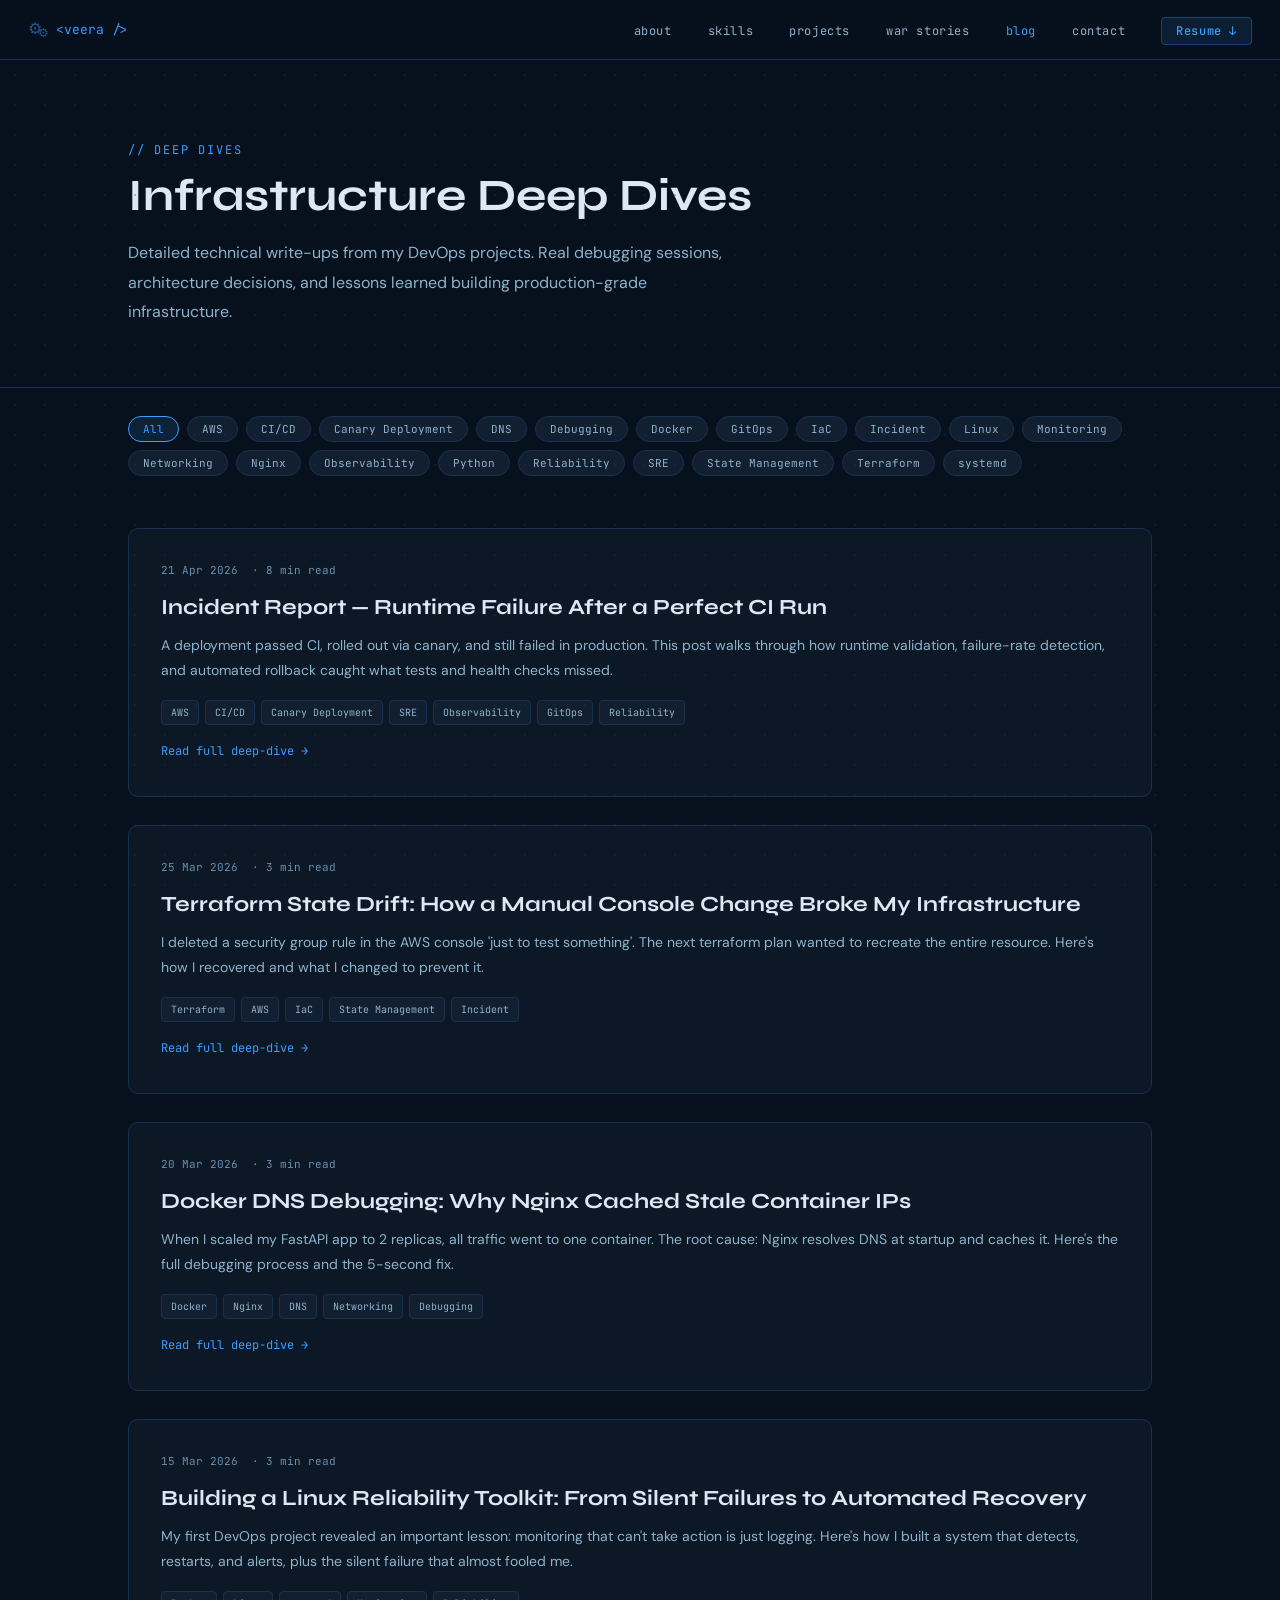
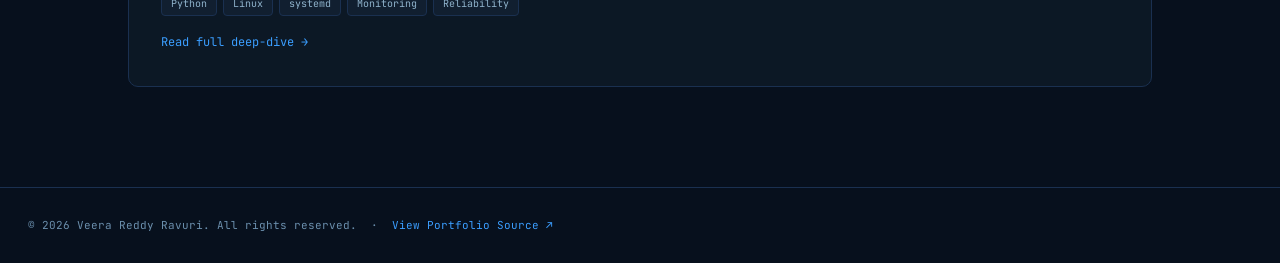
==== commit 201100da: "feat: add project 4" ====
--- a/blog.html
+++ b/blog.html
@@ -84,8 +84,10 @@
   <!-- ── FOOTER ────────────────────────────────────────────────── -->
   <footer>
     <div class="footer-left">
-      © 2026 Veera Reddy Ravuri &nbsp;·&nbsp;
-      <a href="index.html" class="footer-arch-link">Back to Portfolio</a>
+      © 2026 Veera Reddy Ravuri. All rights reserved.
+      &nbsp;·&nbsp;
+      <a href="https://github.com/VeeraReddyRavuri/VeeraReddyRavuri.github.io"
+         class="footer-arch-link" target="_blank" rel="noopener">View Portfolio Source ↗</a>
     </div>
   </footer>
 
--- a/css/layout.css
+++ b/css/layout.css
@@ -197,7 +197,6 @@
   line-height: 1.0;
   letter-spacing: -0.02em;
   margin-bottom: 20px;
-  min-height: 2.05em;
 }
 
 h1.hero-name .hi {
--- a/css/blog.css
+++ b/css/blog.css
@@ -378,6 +378,39 @@
   margin-bottom: var(--space-sm);
 }
 
+/* ── TASK LISTS ──────────────────────────────────────────── */
+.blog-content li.task-done,
+.blog-content li.task-pending {
+  list-style: none;
+  padding-left: 24px;
+  position: relative;
+}
+
+.blog-content li.task-done::before {
+  content: '✓';
+  position: absolute;
+  left: 0;
+  color: var(--green);
+  font-family: var(--fm);
+}
+
+.blog-content li.task-pending::before {
+  content: '○';
+  position: absolute;
+  left: 0;
+  color: var(--muted);
+  font-family: var(--fm);
+}
+
+/* ── IMAGES ──────────────────────────────────────────────── */
+.blog-content img {
+  max-width: 100%;
+  border-radius: var(--radius-sm);
+  border: 1px solid var(--border);
+  margin: var(--space-sm) 0;
+  display: block;
+}
+
 /* ── COMPACT BLOG STRIP (index page) ──────────────────────── */
 .blog-post-strip {
   display: flex;
@@ -425,4 +458,4 @@
     flex-direction: column;
     gap: 6px;
   }
-}
+}
--- a/css/animations.css
+++ b/css/animations.css
@@ -38,6 +38,11 @@
 .hero-eyebrow {
   opacity: 0;
   animation: fadeUp 0.6s ease 0.1s forwards;
+}
+
+h1.hero-name {
+  opacity: 0;
+  animation: fadeUp 0.6s ease 0.2s forwards;
 }
 
 
